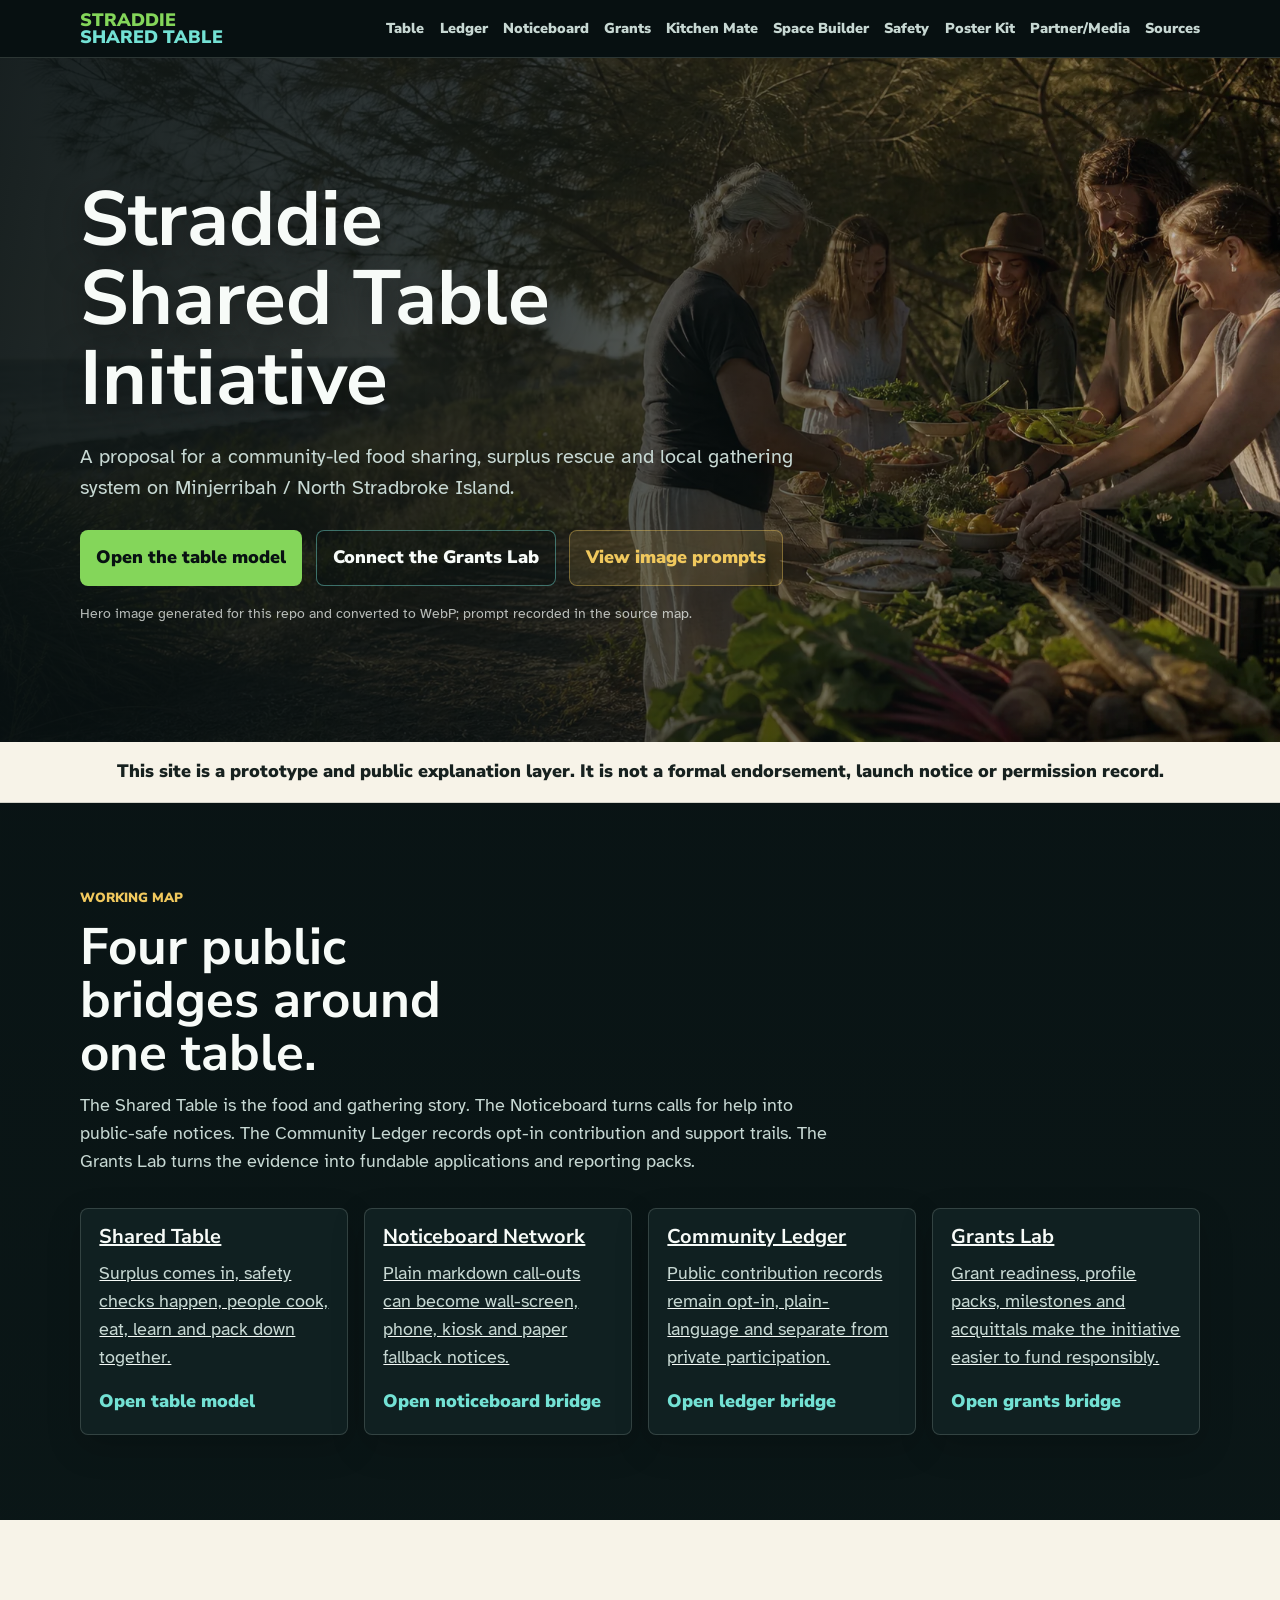
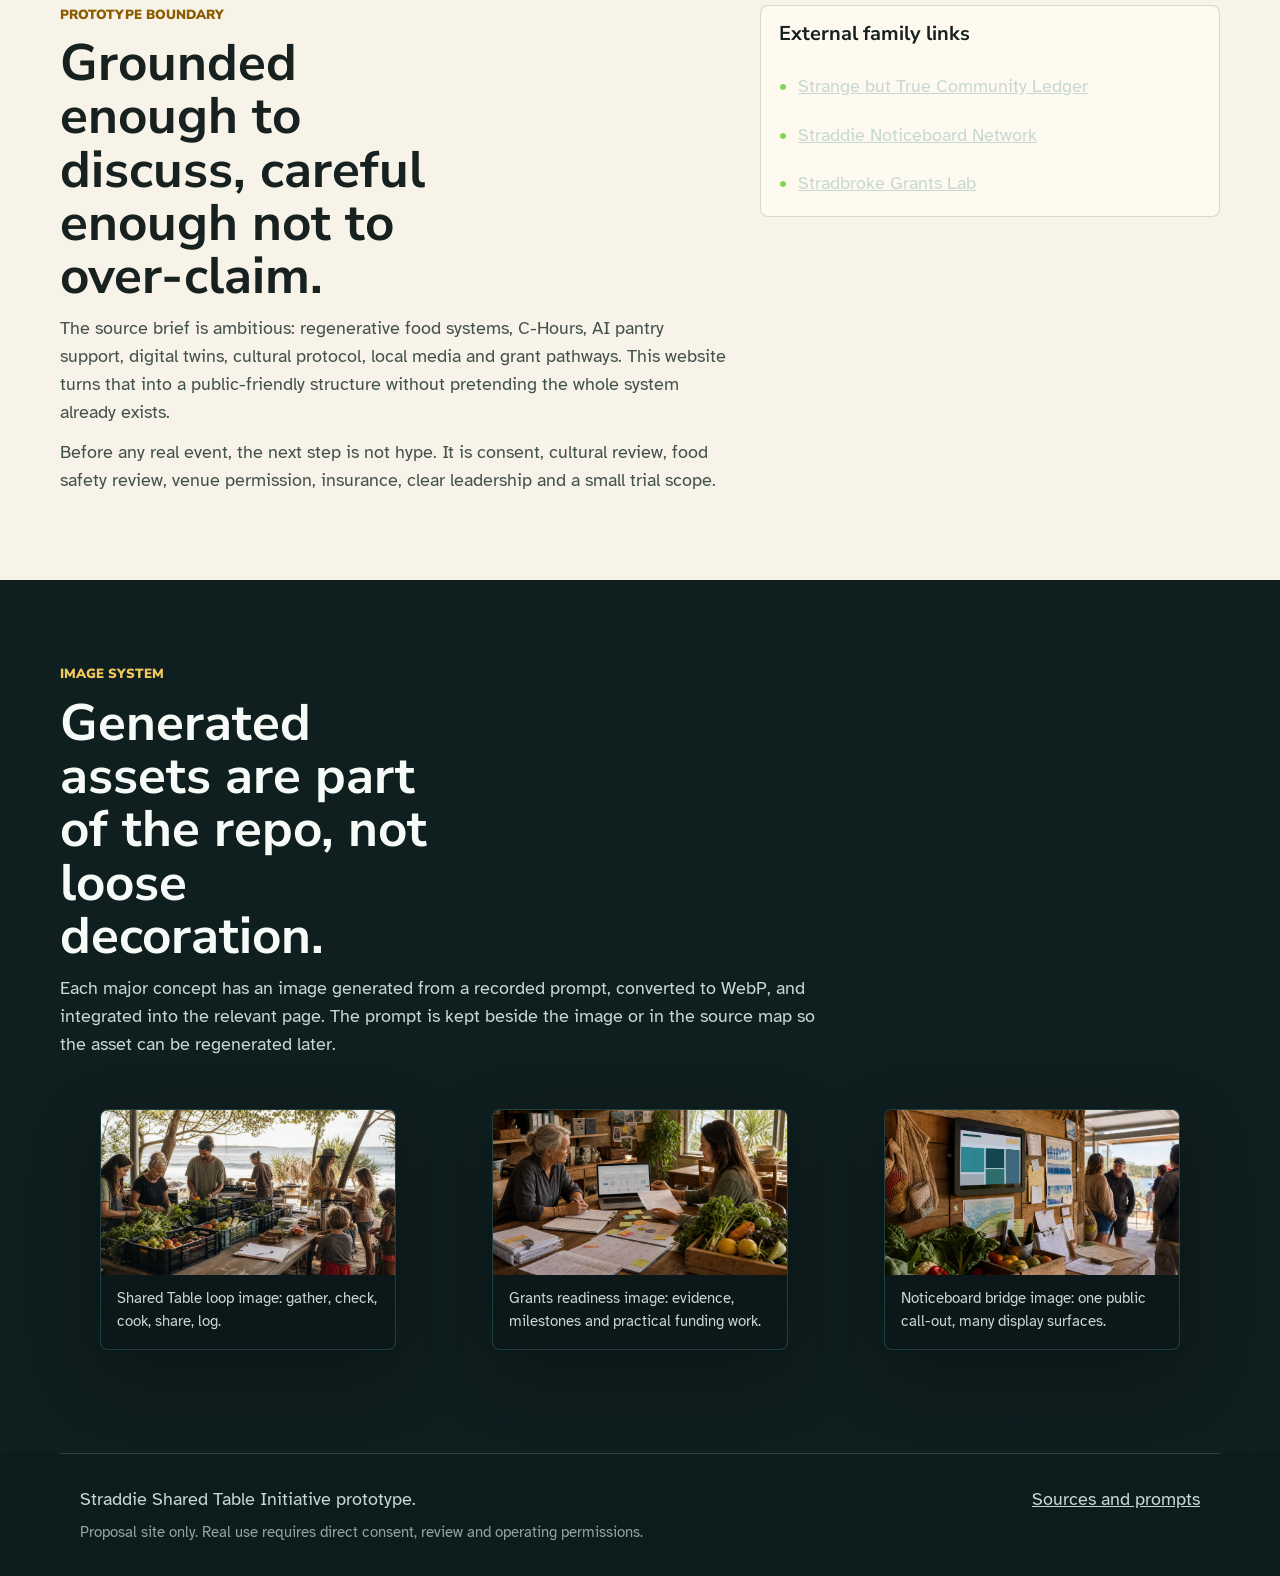
==== index.html @ bb8cfbe2 "Initial Shared Table Initiative site" ====
<!doctype html>
<html lang="en-AU">
  <head>
    <meta charset="utf-8">
    <meta name="viewport" content="width=device-width, initial-scale=1">
    <meta name="description" content="A standalone proposal website for the Straddie Shared Table Initiative, linking local food sharing, public notices, contribution records and grant readiness.">
    <title>Straddie Shared Table Initiative</title>
    <link rel="preconnect" href="https://fonts.googleapis.com">
    <link rel="preconnect" href="https://fonts.gstatic.com" crossorigin>
    <link href="https://fonts.googleapis.com/css2?family=Atkinson+Hyperlegible:wght@400;700&family=Nunito+Sans:wght@700;800;900&display=swap" rel="stylesheet">
    <link rel="stylesheet" href="styles.css">
  </head>
  <body>
    <a class="skip-link" href="#main">Skip to content</a>
    <header class="site-header">
      <nav class="nav" aria-label="Main navigation">
        <a class="brand-mark" href="index.html" aria-label="Straddie Shared Table home"><span>Straddie</span><span>Shared Table</span></a>
        <button class="nav-toggle" type="button" aria-label="Open menu" aria-expanded="false"><span></span><span></span><span></span></button>
        <div class="nav-links">
          <a href="table.html">Table</a>
          <a href="ledger.html">Ledger</a>
          <a href="noticeboard.html">Noticeboard</a>
          <a href="grants.html">Grants</a>
          <a href="kitchen-mate.html">Kitchen Mate</a>
          <a href="sovereign-space-builder.html">Space Builder</a>
          <a href="safety.html">Safety</a>
          <a href="poster-kit.html">Poster Kit</a>
          <a href="partner-media.html">Partner/Media</a>
          <a href="source-map.html">Sources</a>
        </div>
      </nav>
    </header>
    <main id="main">
      <section class="hero" aria-labelledby="hero-title">
        <div class="hero-inner">
          <div class="hero-copy">
            <h1 id="hero-title">Straddie Shared Table Initiative</h1>
            <p class="hero-lede">A proposal for a community-led food sharing, surplus rescue and local gathering system on Minjerribah / North Stradbroke Island.</p>
            <div class="hero-actions">
              <a class="button primary" href="table.html">Open the table model</a>
              <a class="button secondary" href="grants.html">Connect the Grants Lab</a>
              <a class="button tertiary" href="source-map.html">View image prompts</a>
            </div>
            <p class="hero-credit">Hero image generated for this repo and converted to WebP; prompt recorded in the source map.</p>
          </div>
        </div>
      </section>
      <section class="intro-band">
        This site is a prototype and public explanation layer. It is not a formal endorsement, launch notice or permission record.
      </section>
      <section class="section" aria-labelledby="map-title">
        <div class="section-heading">
          <p class="section-label">Working map</p>
          <h2 id="map-title">Four public bridges around one table.</h2>
          <p>The Shared Table is the food and gathering story. The Noticeboard turns calls for help into public-safe notices. The Community Ledger records opt-in contribution and support trails. The Grants Lab turns the evidence into fundable applications and reporting packs.</p>
        </div>
        <div class="grid four">
          <a class="card" href="table.html"><h3>Shared Table</h3><p>Surplus comes in, safety checks happen, people cook, eat, learn and pack down together.</p><span class="card-link">Open table model</span></a>
          <a class="card" href="noticeboard.html"><h3>Noticeboard Network</h3><p>Plain markdown call-outs can become wall-screen, phone, kiosk and paper fallback notices.</p><span class="card-link">Open noticeboard bridge</span></a>
          <a class="card" href="ledger.html"><h3>Community Ledger</h3><p>Public contribution records remain opt-in, plain-language and separate from private participation.</p><span class="card-link">Open ledger bridge</span></a>
          <a class="card" href="grants.html"><h3>Grants Lab</h3><p>Grant readiness, profile packs, milestones and acquittals make the initiative easier to fund responsibly.</p><span class="card-link">Open grants bridge</span></a>
        </div>
      </section>
      <section class="section paper-section" aria-labelledby="prototype-title">
        <div class="split">
          <div>
            <p class="section-label">Prototype boundary</p>
            <h2 id="prototype-title">Grounded enough to discuss, careful enough not to over-claim.</h2>
            <p class="page-copy">The source brief is ambitious: regenerative food systems, C-Hours, AI pantry support, digital twins, cultural protocol, local media and grant pathways. This website turns that into a public-friendly structure without pretending the whole system already exists.</p>
            <p class="page-copy">Before any real event, the next step is not hype. It is consent, cultural review, food safety review, venue permission, insurance, clear leadership and a small trial scope.</p>
          </div>
          <aside class="source-panel">
            <h3>External family links</h3>
            <ul class="bridge-list">
              <li><a href="https://auraofintelligence.github.io/strange-but-true/community-ledger.html">Strange but True Community Ledger</a></li>
              <li><a href="https://auraofintelligence.github.io/straddie-noticeboard-network/index.html">Straddie Noticeboard Network</a></li>
              <li><a href="https://auraofintelligence.github.io/stradbroke-grants-lab/index.html">Stradbroke Grants Lab</a></li>
            </ul>
          </aside>
        </div>
      </section>
      <section class="section dark-band" aria-labelledby="assets-title">
        <div class="section-heading">
          <p class="section-label">Image system</p>
          <h2 id="assets-title">Generated assets are part of the repo, not loose decoration.</h2>
          <p>Each major concept has an image generated from a recorded prompt, converted to WebP, and integrated into the relevant page. The prompt is kept beside the image or in the source map so the asset can be regenerated later.</p>
        </div>
        <div class="grid three">
          <figure class="image-panel">
            <img src="assets/shared-table-loop.webp" alt="Community members sorting safe surplus produce at an outdoor shared table.">
            <figcaption>Shared Table loop image: gather, check, cook, share, log.</figcaption>
          </figure>
          <figure class="image-panel">
            <img src="assets/grants-readiness.webp" alt="Community grants planning table with paperwork, produce and a laptop.">
            <figcaption>Grants readiness image: evidence, milestones and practical funding work.</figcaption>
          </figure>
          <figure class="image-panel">
            <img src="assets/noticeboard-bridge.webp" alt="Public screen and paper notices in a community setting.">
            <figcaption>Noticeboard bridge image: one public call-out, many display surfaces.</figcaption>
          </figure>
        </div>
      </section>
    </main>
    <footer class="site-footer">
      <div>
        <p>Straddie Shared Table Initiative prototype.</p>
        <p class="footer-note">Proposal site only. Real use requires direct consent, review and operating permissions.</p>
      </div>
      <a href="source-map.html">Sources and prompts</a>
    </footer>
    <button class="top-button" type="button" data-to-top aria-label="Back to top">Top</button>
    <script src="script.js"></script>
  </body>
</html>
---- styles.css ----
:root {
  --ink: #081112;
  --deep: #102021;
  --panel: rgba(18, 34, 35, 0.92);
  --panel-strong: #172e2f;
  --paper: #f7f3e8;
  --paper-2: #fffaf0;
  --text: #f7fbf8;
  --text-dark: #17211f;
  --soft: #c7d8d3;
  --muted: #8fa6a0;
  --line: rgba(232, 244, 237, 0.16);
  --line-dark: rgba(23, 33, 31, 0.16);
  --leaf: #84d65a;
  --aqua: #73e1d4;
  --gold: #f0c85d;
  --coral: #ff8b73;
  --berry: #b986ff;
  --shadow: 0 24px 72px rgba(0, 0, 0, 0.3);
  --heading: "Nunito Sans", "Avenir Next", Arial, sans-serif;
  --body: "Atkinson Hyperlegible", Arial, sans-serif;
  --max-width: 1160px;
}

* {
  box-sizing: border-box;
}

html {
  background: var(--ink);
  scroll-behavior: smooth;
}

body {
  background:
    linear-gradient(180deg, rgba(8, 17, 18, 0.98), rgba(13, 28, 28, 0.98)),
    linear-gradient(90deg, rgba(115, 225, 212, 0.055) 1px, transparent 1px),
    linear-gradient(0deg, rgba(132, 214, 90, 0.04) 1px, transparent 1px);
  background-size: auto, 96px 96px, 96px 96px;
  color: var(--text);
  font-family: var(--body);
  font-size: 18px;
  line-height: 1.55;
  margin: 0;
  min-height: 100vh;
  overflow-x: hidden;
}

main {
  overflow-x: hidden;
}

img {
  display: block;
  height: auto;
  max-width: 100%;
}

a {
  color: inherit;
}

p,
li {
  overflow-wrap: anywhere;
}

p,
h1,
h2,
h3 {
  margin: 0;
}

h1,
h2,
h3 {
  font-family: var(--heading);
  letter-spacing: 0;
  line-height: 1.04;
}

h1 {
  font-size: 4.8rem;
  max-width: 12ch;
}

h2 {
  font-size: 3.2rem;
  max-width: 13ch;
}

h3 {
  font-size: 1.25rem;
}

code {
  background: rgba(8, 17, 18, 0.62);
  border: 1px solid rgba(232, 244, 237, 0.14);
  border-radius: 6px;
  color: var(--gold);
  font-size: 0.95em;
  padding: 0.08rem 0.28rem;
}

.skip-link {
  background: var(--gold);
  color: var(--ink);
  left: 1rem;
  padding: 0.65rem 0.85rem;
  position: absolute;
  top: -5rem;
  z-index: 50;
}

.skip-link:focus {
  top: 1rem;
}

.site-header {
  background: rgba(8, 17, 18, 0.92);
  border-bottom: 1px solid var(--line);
  position: sticky;
  top: 0;
  z-index: 20;
}

.nav {
  align-items: center;
  display: flex;
  gap: 1rem;
  justify-content: space-between;
  margin: 0 auto;
  max-width: var(--max-width);
  min-width: 0;
  padding: 0.78rem 1.25rem;
  position: relative;
}

.brand-mark {
  color: var(--text);
  display: grid;
  font-family: var(--heading);
  font-weight: 900;
  line-height: 0.9;
  min-width: 0;
  text-decoration: none;
  text-transform: uppercase;
}

.brand-mark span:first-child {
  color: var(--leaf);
}

.brand-mark span:last-child {
  color: var(--aqua);
}

.nav-links {
  align-items: center;
  display: flex;
  flex-wrap: wrap;
  gap: 0.55rem 0.95rem;
  justify-content: flex-end;
}

.nav-links a {
  color: var(--soft);
  font-family: var(--heading);
  font-size: 0.9rem;
  font-weight: 900;
  text-decoration: none;
  white-space: nowrap;
}

.nav-links a:hover,
.nav-links a:focus,
.nav-links a[aria-current="page"] {
  color: var(--aqua);
}

.nav-toggle {
  align-items: center;
  background: rgba(115, 225, 212, 0.08);
  border: 1px solid rgba(115, 225, 212, 0.78);
  border-radius: 8px;
  display: none;
  flex: 0 0 auto;
  flex-direction: column;
  gap: 0.22rem;
  height: 2.7rem;
  justify-content: center;
  width: 2.9rem;
}

.nav-toggle span {
  background: var(--aqua);
  display: block;
  height: 2px;
  width: 1.35rem;
}

.hero {
  background:
    linear-gradient(90deg, rgba(8, 17, 18, 0.92) 0%, rgba(8, 17, 18, 0.78) 42%, rgba(8, 17, 18, 0.18) 100%),
    url("assets/shared-table-hero.webp") center / cover no-repeat;
  display: flex;
  min-height: 76svh;
}

.hero-inner,
.section,
.site-footer,
.page-hero {
  margin: 0 auto;
  max-width: var(--max-width);
  padding-left: 1.25rem;
  padding-right: 1.25rem;
  width: 100%;
}

.hero-inner {
  align-items: center;
  display: flex;
  padding-bottom: 3.8rem;
  padding-top: 4rem;
}

.hero-copy {
  max-width: 720px;
}

.hero-copy h1 {
  text-shadow: 0 10px 36px rgba(0, 0, 0, 0.55);
}

.hero-lede {
  color: var(--soft);
  font-size: 1.28rem;
  margin-top: 1.35rem;
  max-width: 46rem;
}

.hero-actions,
.button-row,
.external-links {
  display: flex;
  flex-wrap: wrap;
  gap: 0.85rem;
  margin-top: 1.6rem;
}

.hero-credit {
  color: rgba(247, 251, 248, 0.72);
  font-size: 0.9rem;
  margin-top: 1rem;
}

.button {
  align-items: center;
  border-radius: 8px;
  display: inline-flex;
  font-family: var(--heading);
  font-weight: 900;
  justify-content: center;
  min-height: 3rem;
  min-width: 10rem;
  padding: 0.82rem 1rem;
  text-decoration: none;
}

.button.primary {
  background: var(--leaf);
  color: var(--ink);
}

.button.secondary {
  background: rgba(8, 17, 18, 0.32);
  border: 1px solid rgba(115, 225, 212, 0.45);
  color: var(--text);
}

.button.tertiary {
  background: rgba(240, 200, 93, 0.12);
  border: 1px solid rgba(240, 200, 93, 0.38);
  color: var(--gold);
}

.intro-band {
  background: var(--paper);
  border-bottom: 1px solid var(--line-dark);
  color: var(--text-dark);
  font-family: var(--heading);
  font-weight: 900;
  padding: 1rem 1.25rem;
  text-align: center;
}

.section,
.page-hero {
  padding-bottom: 5.3rem;
  padding-top: 5.3rem;
}

.page-hero {
  padding-bottom: 3rem;
}

.page-hero h1 {
  max-width: 13ch;
}

.page-hero .hero-lede {
  max-width: 760px;
}

.section-heading {
  max-width: 760px;
}

.section-heading p:not(.section-label),
.page-copy,
.card p,
.step-card p,
.notice-card p,
.source-panel p,
.source-panel li {
  color: var(--soft);
  margin-top: 0.75rem;
}

.section-label {
  color: var(--gold);
  font-family: var(--heading);
  font-size: 0.83rem;
  font-weight: 900;
  letter-spacing: 0;
  margin-bottom: 0.75rem;
  text-transform: uppercase;
}

.paper-section {
  background: var(--paper);
  color: var(--text-dark);
  max-width: none;
  padding-left: max(1.25rem, calc((100vw - var(--max-width)) / 2));
  padding-right: max(1.25rem, calc((100vw - var(--max-width)) / 2));
}

.paper-section .section-heading p:not(.section-label),
.paper-section .page-copy,
.paper-section .card p,
.paper-section .step-card p {
  color: #43514d;
}

.paper-section .section-label {
  color: #8d5b00;
}

.dark-band {
  background: rgba(16, 32, 33, 0.76);
  max-width: none;
  padding-left: max(1.25rem, calc((100vw - var(--max-width)) / 2));
  padding-right: max(1.25rem, calc((100vw - var(--max-width)) / 2));
}

.grid {
  display: grid;
  gap: 1rem;
  margin-top: 2rem;
}

.grid.two {
  grid-template-columns: repeat(2, minmax(0, 1fr));
}

.grid.three {
  grid-template-columns: repeat(3, minmax(0, 1fr));
}

.grid.four {
  grid-template-columns: repeat(4, minmax(0, 1fr));
}

.card,
.step-card,
.notice-card,
.source-panel,
.planner-panel {
  background: var(--panel);
  border: 1px solid var(--line);
  border-radius: 8px;
  box-shadow: 0 12px 34px rgba(0, 0, 0, 0.18);
  min-width: 0;
  padding: 1.15rem;
}

.paper-section .card,
.paper-section .step-card,
.paper-section .source-panel {
  background: var(--paper-2);
  border-color: var(--line-dark);
  box-shadow: none;
}

.card h3,
.step-card h3,
.notice-card h3,
.source-panel h3 {
  color: var(--text);
}

.paper-section .card h3,
.paper-section .step-card h3,
.paper-section .source-panel h3 {
  color: var(--text-dark);
}

.card-link {
  color: var(--aqua);
  display: inline-flex;
  font-family: var(--heading);
  font-weight: 900;
  margin-top: 1rem;
}

.image-panel {
  background: rgba(8, 17, 18, 0.5);
  border: 1px solid rgba(115, 225, 212, 0.2);
  border-radius: 8px;
  box-shadow: var(--shadow);
  overflow: hidden;
}

.image-panel img {
  aspect-ratio: 16 / 9;
  object-fit: cover;
  width: 100%;
}

.image-panel figcaption {
  color: var(--soft);
  font-size: 0.92rem;
  padding: 0.75rem 1rem 1rem;
}

.prompt-box,
.callout {
  background: rgba(8, 17, 18, 0.46);
  border: 1px solid rgba(240, 200, 93, 0.28);
  border-radius: 8px;
  margin-top: 1rem;
  padding: 1rem;
}

.paper-section .prompt-box,
.paper-section .callout {
  background: rgba(255, 250, 240, 0.75);
  border-color: rgba(23, 33, 31, 0.16);
}

.prompt-box summary {
  color: var(--gold);
  cursor: pointer;
  font-family: var(--heading);
  font-weight: 900;
}

.paper-section .prompt-box summary {
  color: #8d5b00;
}

.prompt-box p,
.callout p {
  color: var(--soft);
  margin-top: 0.65rem;
}

.paper-section .prompt-box p,
.paper-section .callout p {
  color: #43514d;
}

.prompt-text {
  font-size: 0.92rem;
}

.paper-section .card-link {
  color: #007966;
}

.number {
  align-items: center;
  background: rgba(132, 214, 90, 0.14);
  border: 1px solid rgba(132, 214, 90, 0.28);
  border-radius: 999px;
  color: var(--leaf);
  display: inline-flex;
  font-family: var(--heading);
  font-weight: 900;
  height: 2.1rem;
  justify-content: center;
  margin-bottom: 0.8rem;
  min-width: 2.1rem;
  padding: 0 0.58rem;
}

.paper-section .number {
  background: rgba(0, 121, 102, 0.1);
  border-color: rgba(0, 121, 102, 0.18);
  color: #007966;
}

.split {
  align-items: start;
  display: grid;
  gap: 2rem;
  grid-template-columns: minmax(0, 0.9fr) minmax(280px, 0.62fr);
}

.bridge-panel {
  background:
    linear-gradient(135deg, rgba(23, 46, 47, 0.96), rgba(8, 17, 18, 0.96));
  border: 1px solid rgba(115, 225, 212, 0.24);
  border-radius: 8px;
  padding: 1.25rem;
}

.bridge-panel h3 {
  color: var(--gold);
}

.flow-line {
  display: grid;
  gap: 0.75rem;
  grid-template-columns: repeat(5, minmax(0, 1fr));
  margin-top: 2rem;
}

.flow-line div {
  background: rgba(8, 17, 18, 0.5);
  border: 1px solid rgba(232, 244, 237, 0.12);
  border-radius: 8px;
  min-height: 8rem;
  padding: 1rem;
}

.flow-line strong {
  color: var(--gold);
  display: block;
  font-family: var(--heading);
  margin-bottom: 0.45rem;
}

.flow-line span {
  color: var(--soft);
  font-size: 0.92rem;
}

.bridge-list {
  color: var(--soft);
  display: grid;
  gap: 0.55rem;
  margin: 1rem 0 0;
  padding-left: 1.2rem;
}

.bridge-list li::marker,
.check-list li::marker {
  color: var(--leaf);
}

.check-list {
  color: var(--soft);
  display: grid;
  gap: 0.55rem;
  margin: 1rem 0 0;
  padding-left: 1.2rem;
}

.mini-ledger {
  display: grid;
  gap: 0.7rem;
  margin-top: 1.25rem;
}

.mini-ledger div {
  align-items: start;
  background: rgba(8, 17, 18, 0.48);
  border: 1px solid rgba(232, 244, 237, 0.12);
  border-radius: 8px;
  display: grid;
  gap: 0.4rem;
  grid-template-columns: minmax(0, 1fr) auto;
  padding: 0.85rem;
}

.mini-ledger strong {
  color: var(--text);
  font-family: var(--heading);
}

.mini-ledger span {
  color: var(--gold);
  font-family: var(--heading);
  font-size: 0.9rem;
  font-weight: 900;
}

.planner-grid {
  align-items: start;
  display: grid;
  gap: 1rem;
  grid-template-columns: minmax(0, 0.9fr) minmax(280px, 0.7fr);
  margin-top: 2rem;
}

.control-grid {
  display: grid;
  gap: 0.8rem;
}

.control-grid label {
  color: var(--soft);
  display: grid;
  gap: 0.35rem;
  font-size: 0.94rem;
}

select,
input,
textarea {
  background: rgba(8, 17, 18, 0.72);
  border: 1px solid rgba(115, 225, 212, 0.24);
  border-radius: 8px;
  color: var(--text);
  font: inherit;
  min-height: 2.8rem;
  padding: 0.7rem 0.78rem;
  width: 100%;
}

textarea {
  min-height: 8rem;
  resize: vertical;
}

.output-card {
  background: rgba(8, 17, 18, 0.52);
  border: 1px solid rgba(240, 200, 93, 0.26);
  border-radius: 8px;
  min-height: 18rem;
  padding: 1rem;
}

.output-card h3 {
  color: var(--gold);
}

.output-card p,
.output-card li {
  color: var(--soft);
}

.output-card ul {
  display: grid;
  gap: 0.42rem;
  margin: 0.85rem 0 0;
  padding-left: 1.15rem;
}

.notice-preview {
  background: rgba(8, 17, 18, 0.52);
  border: 1px solid rgba(115, 225, 212, 0.22);
  border-radius: 8px;
  color: var(--soft);
  font-family: Consolas, "Courier New", monospace;
  font-size: 0.88rem;
  margin-top: 1rem;
  overflow-x: auto;
  padding: 1rem;
  white-space: pre-wrap;
}

.warning {
  border-left: 5px solid var(--coral);
}

.ok {
  border-left: 5px solid var(--leaf);
}

.neutral {
  border-left: 5px solid var(--aqua);
}

.tag-row {
  display: flex;
  flex-wrap: wrap;
  gap: 0.45rem;
  margin-top: 0.9rem;
}

.tag-row span {
  background: rgba(115, 225, 212, 0.1);
  border: 1px solid rgba(115, 225, 212, 0.2);
  border-radius: 999px;
  color: var(--soft);
  display: inline-flex;
  font-size: 0.78rem;
  padding: 0.22rem 0.5rem;
}

.site-footer {
  align-items: start;
  border-top: 1px solid var(--line);
  color: var(--soft);
  display: flex;
  gap: 1rem;
  justify-content: space-between;
  padding-bottom: 2rem;
  padding-top: 2rem;
}

.footer-note {
  color: var(--muted);
  font-size: 0.92rem;
  margin-top: 0.45rem;
  max-width: 760px;
}

.top-button {
  background: var(--leaf);
  border: 0;
  border-radius: 999px;
  bottom: 1.1rem;
  box-shadow: 0 14px 34px rgba(0, 0, 0, 0.36);
  color: var(--ink);
  cursor: pointer;
  font-family: var(--heading);
  font-weight: 900;
  opacity: 0;
  padding: 0.8rem 0.95rem;
  pointer-events: none;
  position: fixed;
  right: 1.1rem;
  transform: translateY(0.7rem);
  transition: opacity 0.18s ease, transform 0.18s ease;
  z-index: 30;
}

.top-button.is-visible {
  opacity: 1;
  pointer-events: auto;
  transform: translateY(0);
}

@media (max-width: 980px) {
  body {
    font-size: 16px;
  }

  h1 {
    font-size: 3.3rem;
  }

  h2 {
    font-size: 2.45rem;
  }

  .nav-toggle {
    display: inline-flex;
  }

  .nav-links {
    background: var(--ink);
    border: 1px solid var(--line);
    border-radius: 8px;
    display: none;
    padding: 0.75rem;
    position: absolute;
    right: 1rem;
    top: 4.2rem;
    width: min(20rem, calc(100vw - 2rem));
  }

  .nav-links.is-open {
    display: grid;
  }

  .nav-links a {
    min-height: 2.25rem;
    white-space: normal;
  }

  .grid.three,
  .grid.four {
    grid-template-columns: repeat(2, minmax(0, 1fr));
  }

  .flow-line {
    grid-template-columns: repeat(2, minmax(0, 1fr));
  }

  .split,
  .planner-grid {
    grid-template-columns: 1fr;
  }
}

@media (max-width: 640px) {
  h1 {
    font-size: 2.55rem;
  }

  h2 {
    font-size: 2rem;
  }

  .hero {
    background:
      linear-gradient(180deg, rgba(8, 17, 18, 0.88), rgba(8, 17, 18, 0.7)),
      url("assets/shared-table-hero.webp") center / cover no-repeat;
    min-height: 72svh;
  }

  .hero-inner,
  .section,
  .site-footer,
  .page-hero {
    padding-left: 1rem;
    padding-right: 1rem;
  }

  .hero-lede {
    font-size: 1.08rem;
  }

  .grid.two,
  .grid.three,
  .grid.four,
  .flow-line {
    grid-template-columns: 1fr;
  }

  .button {
    width: 100%;
  }

  .mini-ledger div {
    grid-template-columns: 1fr;
  }

  .site-footer {
    flex-direction: column;
  }
}
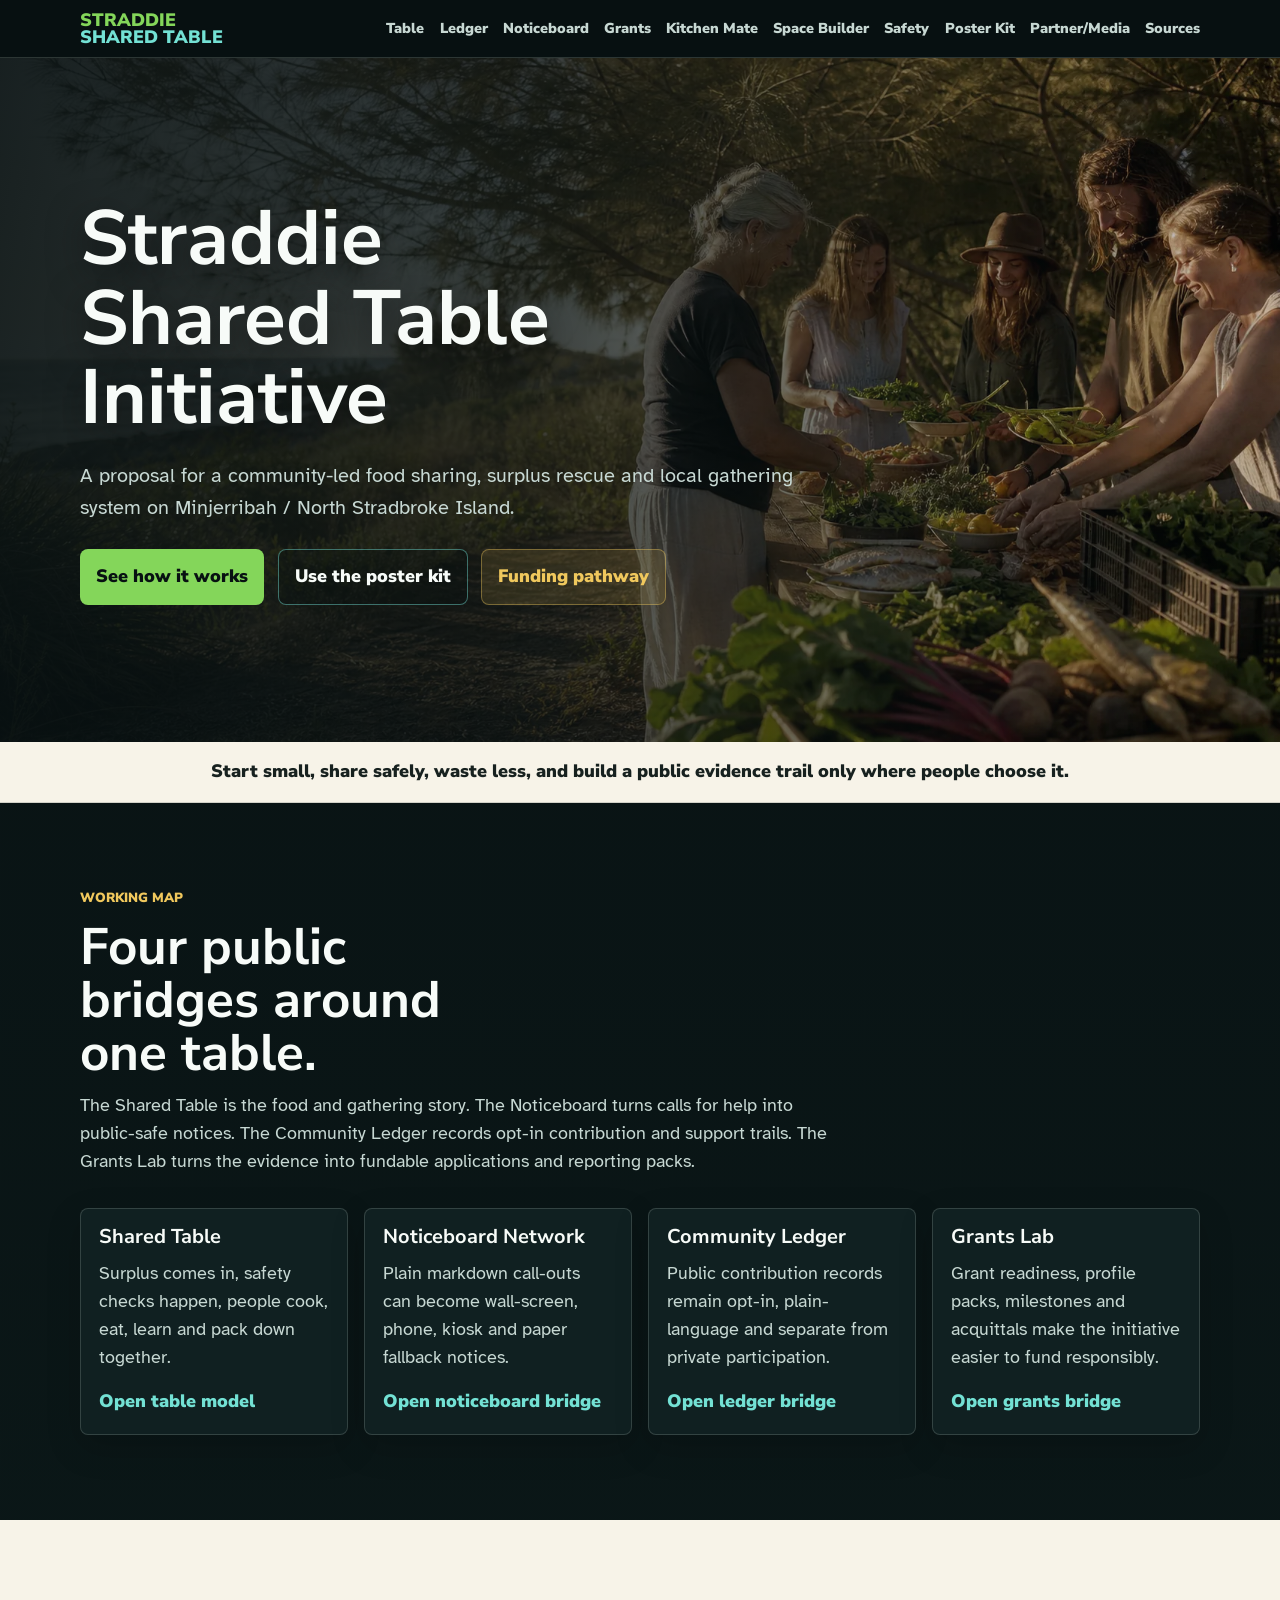
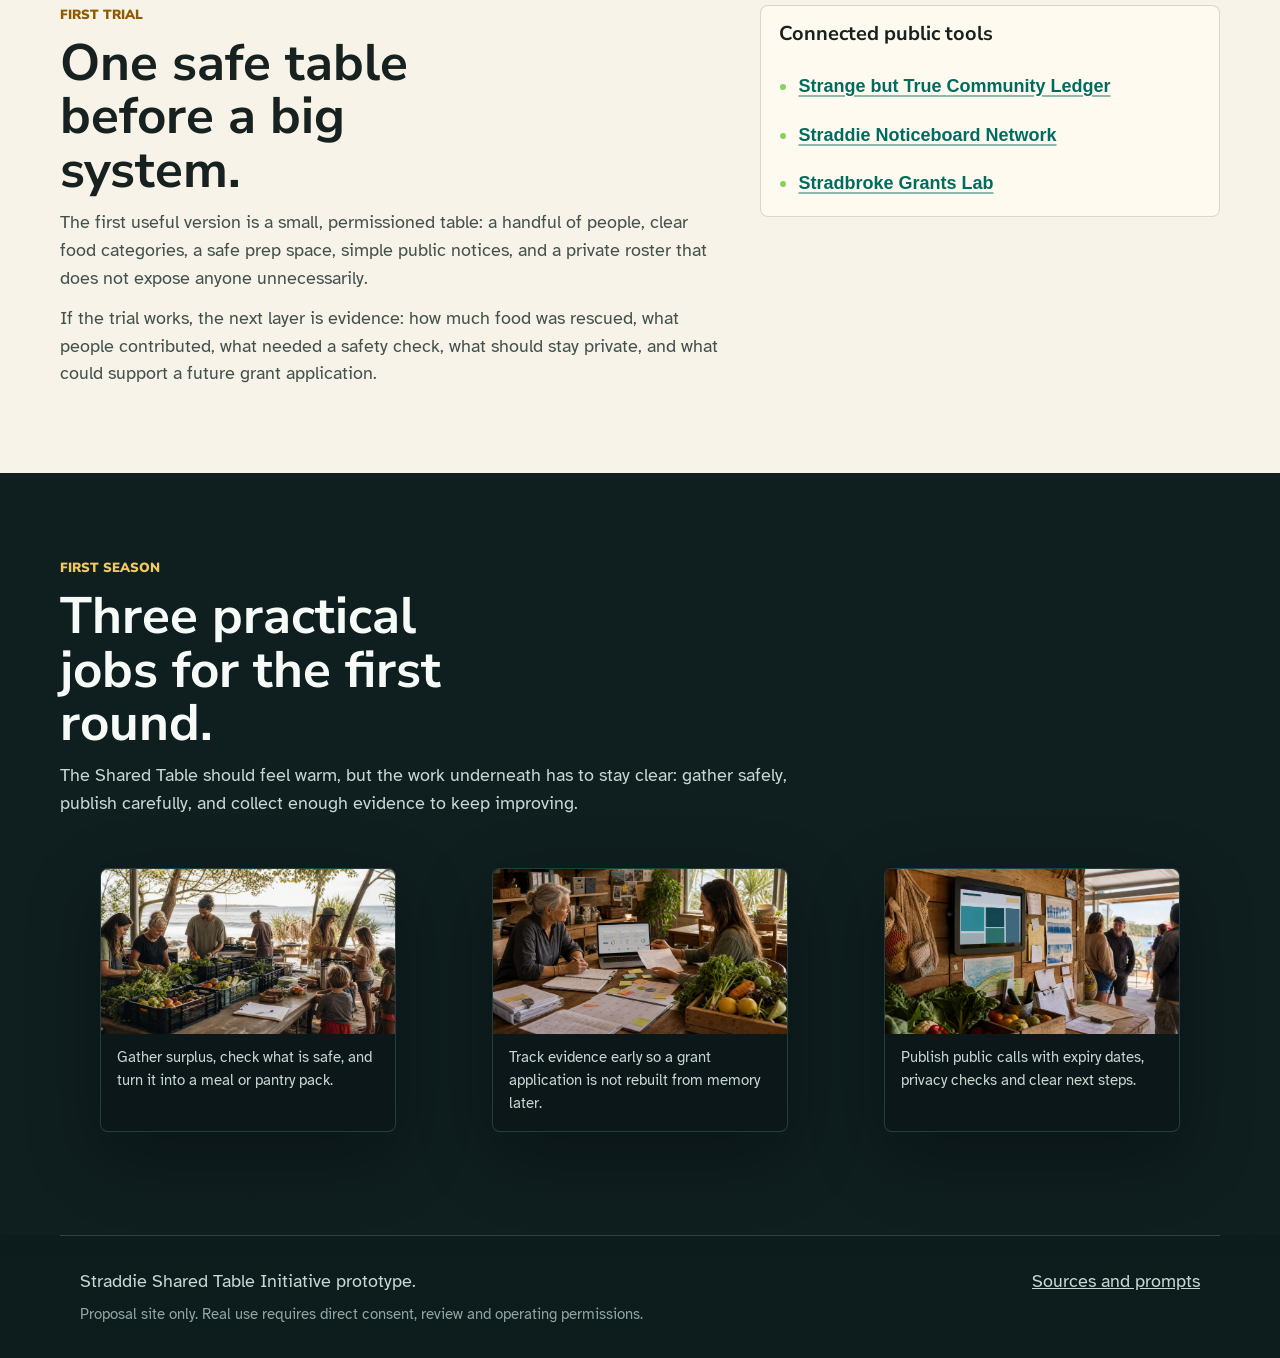
==== commit 3d66ec32: "Fix homepage copy and card link styling" ====
--- a/index.html
+++ b/index.html
@@ -37,16 +37,15 @@
             <h1 id="hero-title">Straddie Shared Table Initiative</h1>
             <p class="hero-lede">A proposal for a community-led food sharing, surplus rescue and local gathering system on Minjerribah / North Stradbroke Island.</p>
             <div class="hero-actions">
-              <a class="button primary" href="table.html">Open the table model</a>
-              <a class="button secondary" href="grants.html">Connect the Grants Lab</a>
-              <a class="button tertiary" href="source-map.html">View image prompts</a>
+              <a class="button primary" href="table.html">See how it works</a>
+              <a class="button secondary" href="poster-kit.html">Use the poster kit</a>
+              <a class="button tertiary" href="grants.html">Funding pathway</a>
             </div>
-            <p class="hero-credit">Hero image generated for this repo and converted to WebP; prompt recorded in the source map.</p>
           </div>
         </div>
       </section>
       <section class="intro-band">
-        This site is a prototype and public explanation layer. It is not a formal endorsement, launch notice or permission record.
+        Start small, share safely, waste less, and build a public evidence trail only where people choose it.
       </section>
       <section class="section" aria-labelledby="map-title">
         <div class="section-heading">
@@ -64,13 +63,13 @@
       <section class="section paper-section" aria-labelledby="prototype-title">
         <div class="split">
           <div>
-            <p class="section-label">Prototype boundary</p>
-            <h2 id="prototype-title">Grounded enough to discuss, careful enough not to over-claim.</h2>
-            <p class="page-copy">The source brief is ambitious: regenerative food systems, C-Hours, AI pantry support, digital twins, cultural protocol, local media and grant pathways. This website turns that into a public-friendly structure without pretending the whole system already exists.</p>
-            <p class="page-copy">Before any real event, the next step is not hype. It is consent, cultural review, food safety review, venue permission, insurance, clear leadership and a small trial scope.</p>
+            <p class="section-label">First trial</p>
+            <h2 id="prototype-title">One safe table before a big system.</h2>
+            <p class="page-copy">The first useful version is a small, permissioned table: a handful of people, clear food categories, a safe prep space, simple public notices, and a private roster that does not expose anyone unnecessarily.</p>
+            <p class="page-copy">If the trial works, the next layer is evidence: how much food was rescued, what people contributed, what needed a safety check, what should stay private, and what could support a future grant application.</p>
           </div>
           <aside class="source-panel">
-            <h3>External family links</h3>
+            <h3>Connected public tools</h3>
             <ul class="bridge-list">
               <li><a href="https://auraofintelligence.github.io/strange-but-true/community-ledger.html">Strange but True Community Ledger</a></li>
               <li><a href="https://auraofintelligence.github.io/straddie-noticeboard-network/index.html">Straddie Noticeboard Network</a></li>
@@ -79,24 +78,24 @@
           </aside>
         </div>
       </section>
-      <section class="section dark-band" aria-labelledby="assets-title">
+      <section class="section dark-band" aria-labelledby="season-title">
         <div class="section-heading">
-          <p class="section-label">Image system</p>
-          <h2 id="assets-title">Generated assets are part of the repo, not loose decoration.</h2>
-          <p>Each major concept has an image generated from a recorded prompt, converted to WebP, and integrated into the relevant page. The prompt is kept beside the image or in the source map so the asset can be regenerated later.</p>
+          <p class="section-label">First season</p>
+          <h2 id="season-title">Three practical jobs for the first round.</h2>
+          <p>The Shared Table should feel warm, but the work underneath has to stay clear: gather safely, publish carefully, and collect enough evidence to keep improving.</p>
         </div>
         <div class="grid three">
           <figure class="image-panel">
             <img src="assets/shared-table-loop.webp" alt="Community members sorting safe surplus produce at an outdoor shared table.">
-            <figcaption>Shared Table loop image: gather, check, cook, share, log.</figcaption>
+            <figcaption>Gather surplus, check what is safe, and turn it into a meal or pantry pack.</figcaption>
           </figure>
           <figure class="image-panel">
             <img src="assets/grants-readiness.webp" alt="Community grants planning table with paperwork, produce and a laptop.">
-            <figcaption>Grants readiness image: evidence, milestones and practical funding work.</figcaption>
+            <figcaption>Track evidence early so a grant application is not rebuilt from memory later.</figcaption>
           </figure>
           <figure class="image-panel">
             <img src="assets/noticeboard-bridge.webp" alt="Public screen and paper notices in a community setting.">
-            <figcaption>Noticeboard bridge image: one public call-out, many display surfaces.</figcaption>
+            <figcaption>Publish public calls with expiry dates, privacy checks and clear next steps.</figcaption>
           </figure>
         </div>
       </section>
--- a/styles.css
+++ b/styles.css
@@ -396,6 +396,18 @@
   padding: 1.15rem;
 }
 
+a.card {
+  color: inherit;
+  display: block;
+  text-decoration: none;
+}
+
+a.card:hover,
+a.card:focus {
+  border-color: rgba(115, 225, 212, 0.48);
+  outline: none;
+}
+
 .paper-section .card,
 .paper-section .step-card,
 .paper-section .source-panel {
@@ -423,6 +435,14 @@
   font-family: var(--heading);
   font-weight: 900;
   margin-top: 1rem;
+  text-decoration: none;
+}
+
+a.card:hover .card-link,
+a.card:focus .card-link {
+  text-decoration: underline;
+  text-decoration-thickness: 2px;
+  text-underline-offset: 0.18em;
 }
 
 .image-panel {
@@ -488,6 +508,18 @@
 
 .paper-section .card-link {
   color: #007966;
+}
+
+.paper-section .source-panel li {
+  color: #43514d;
+}
+
+.paper-section .source-panel a {
+  color: #006c60;
+  font-weight: 900;
+  text-decoration-color: rgba(0, 108, 96, 0.45);
+  text-decoration-thickness: 2px;
+  text-underline-offset: 0.16em;
 }
 
 .number {
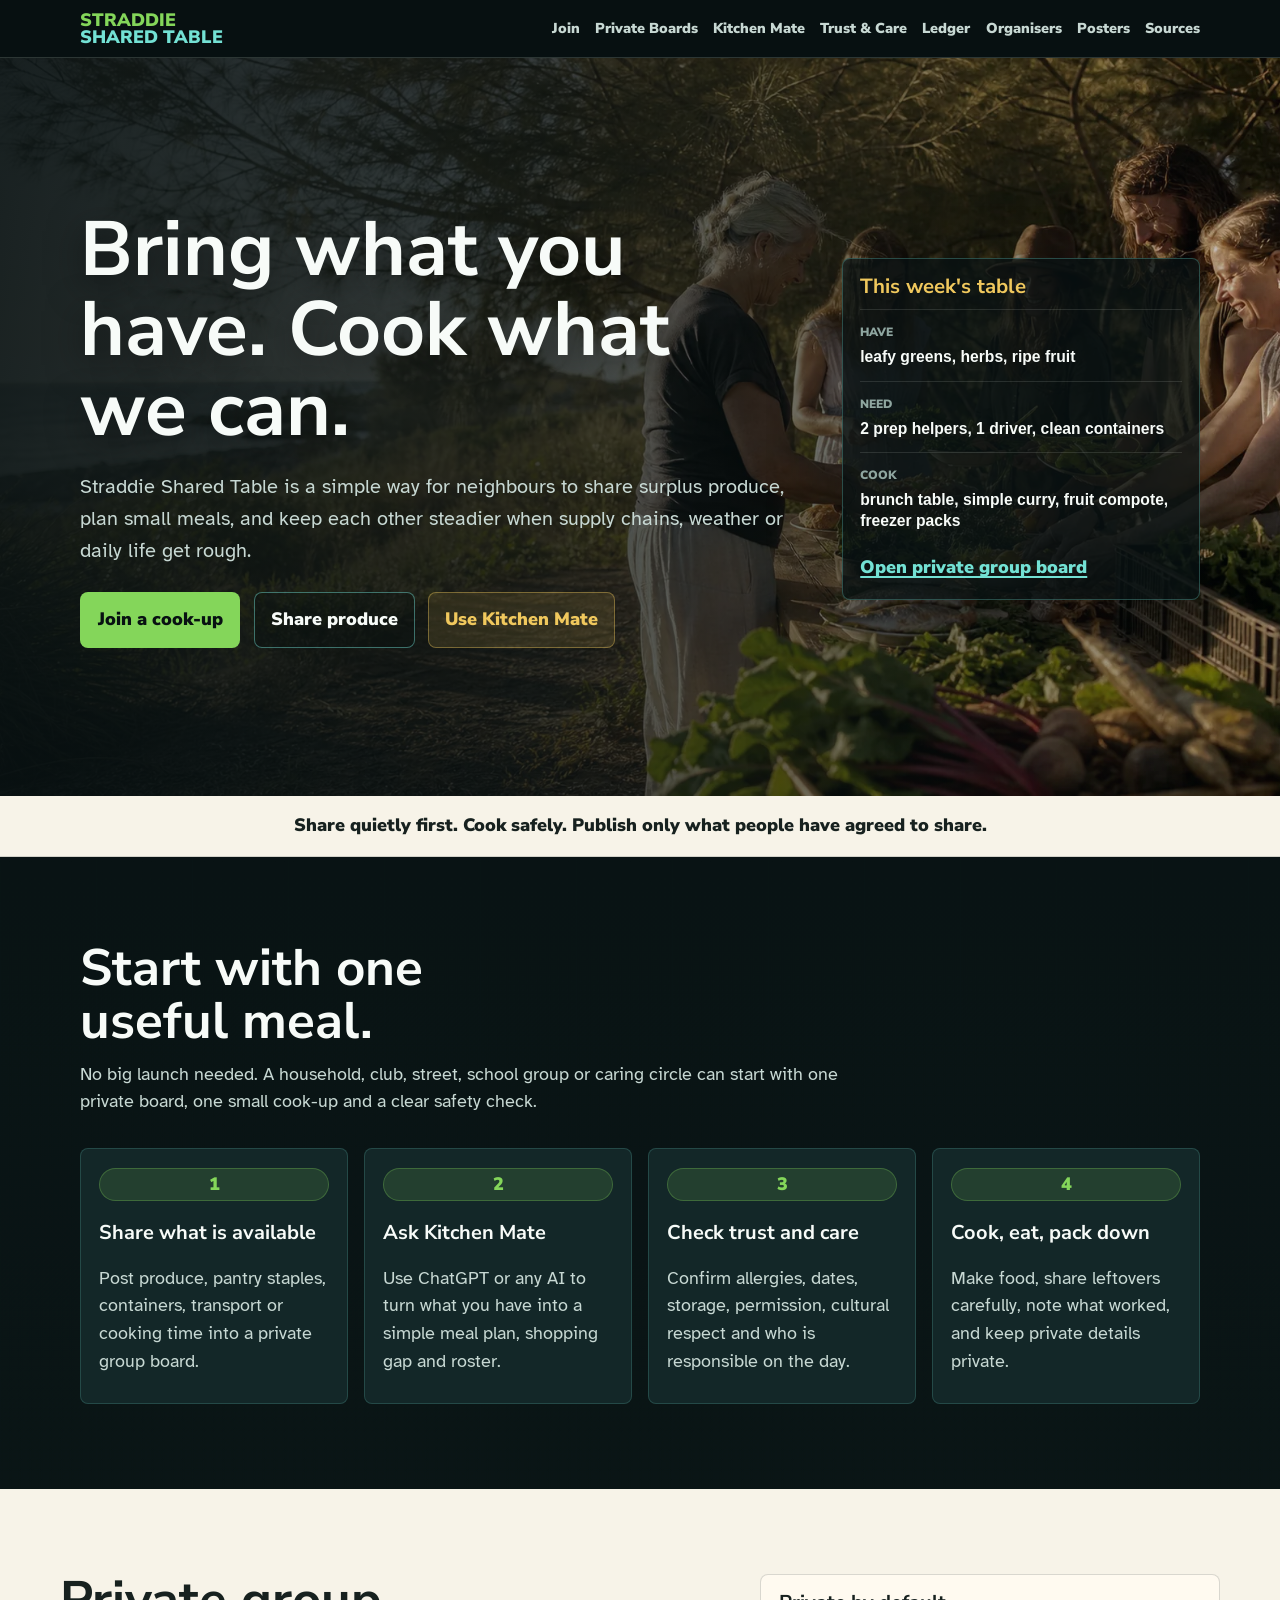
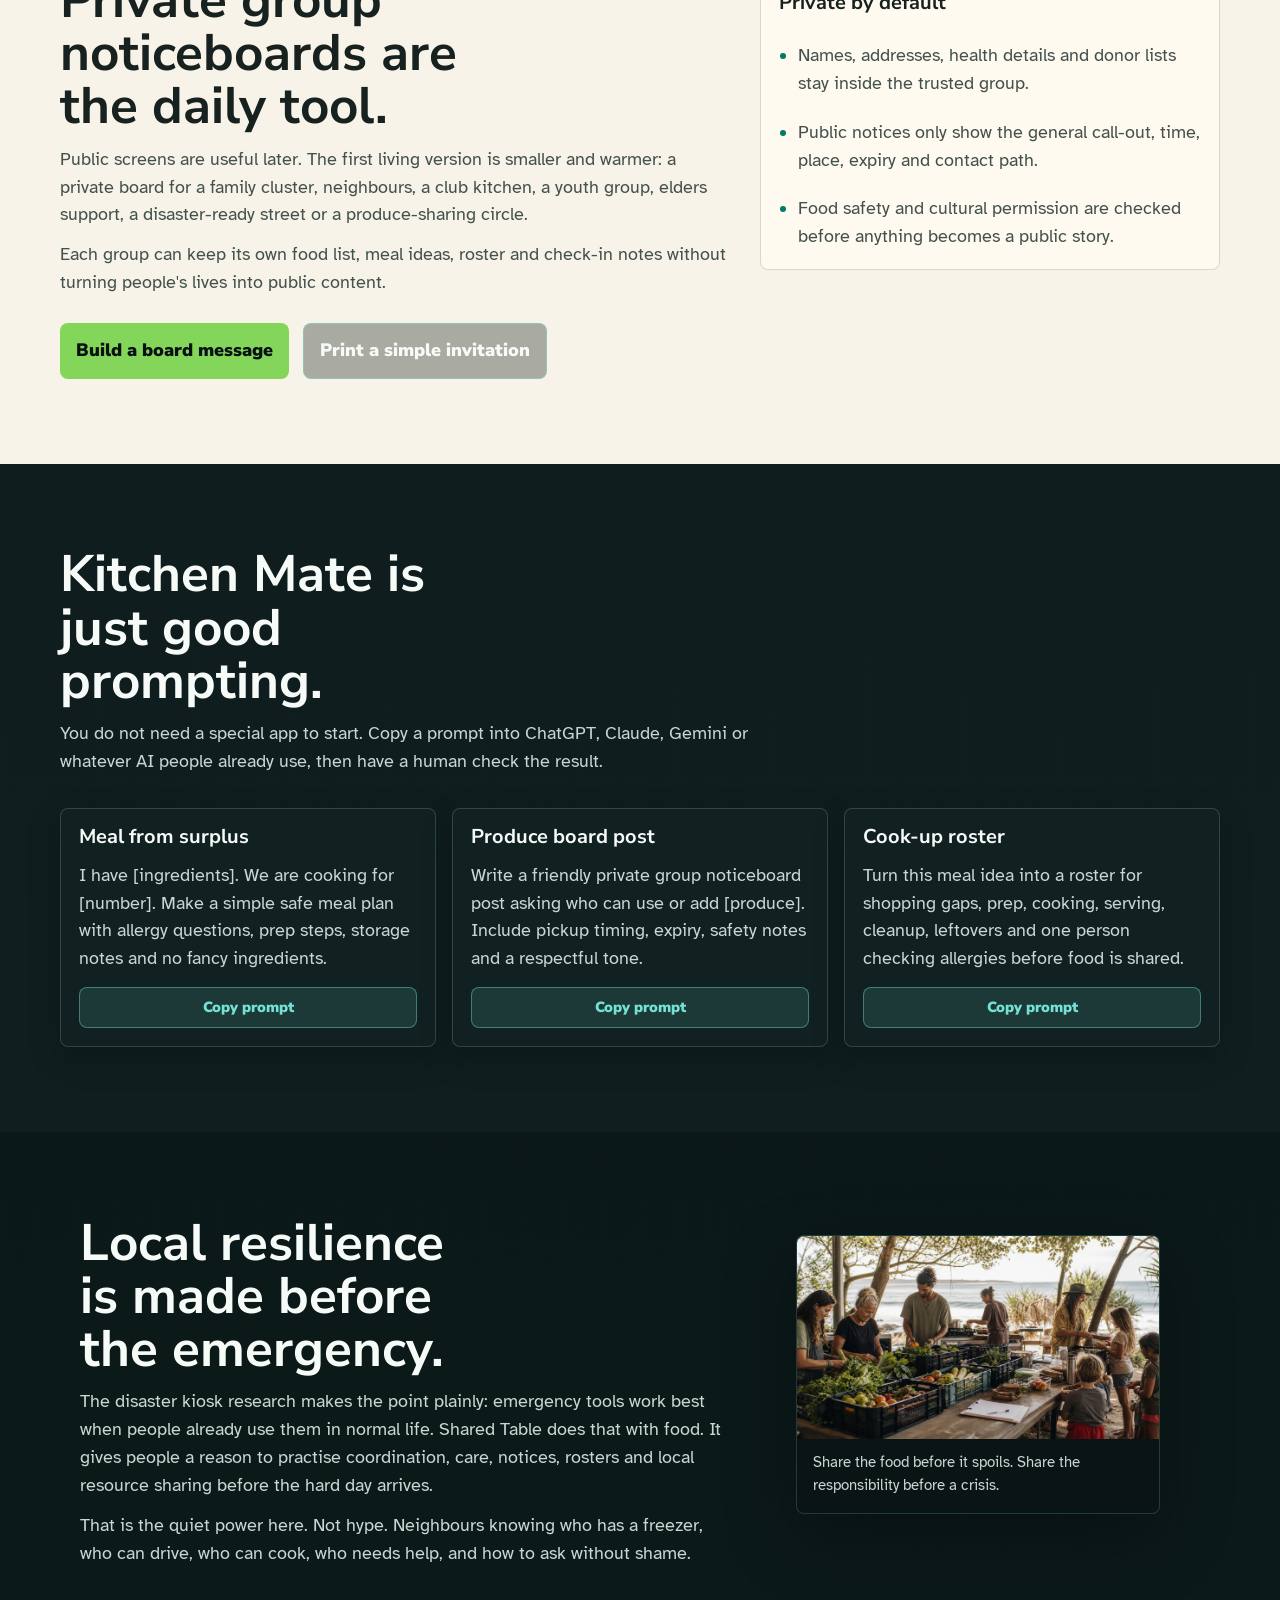
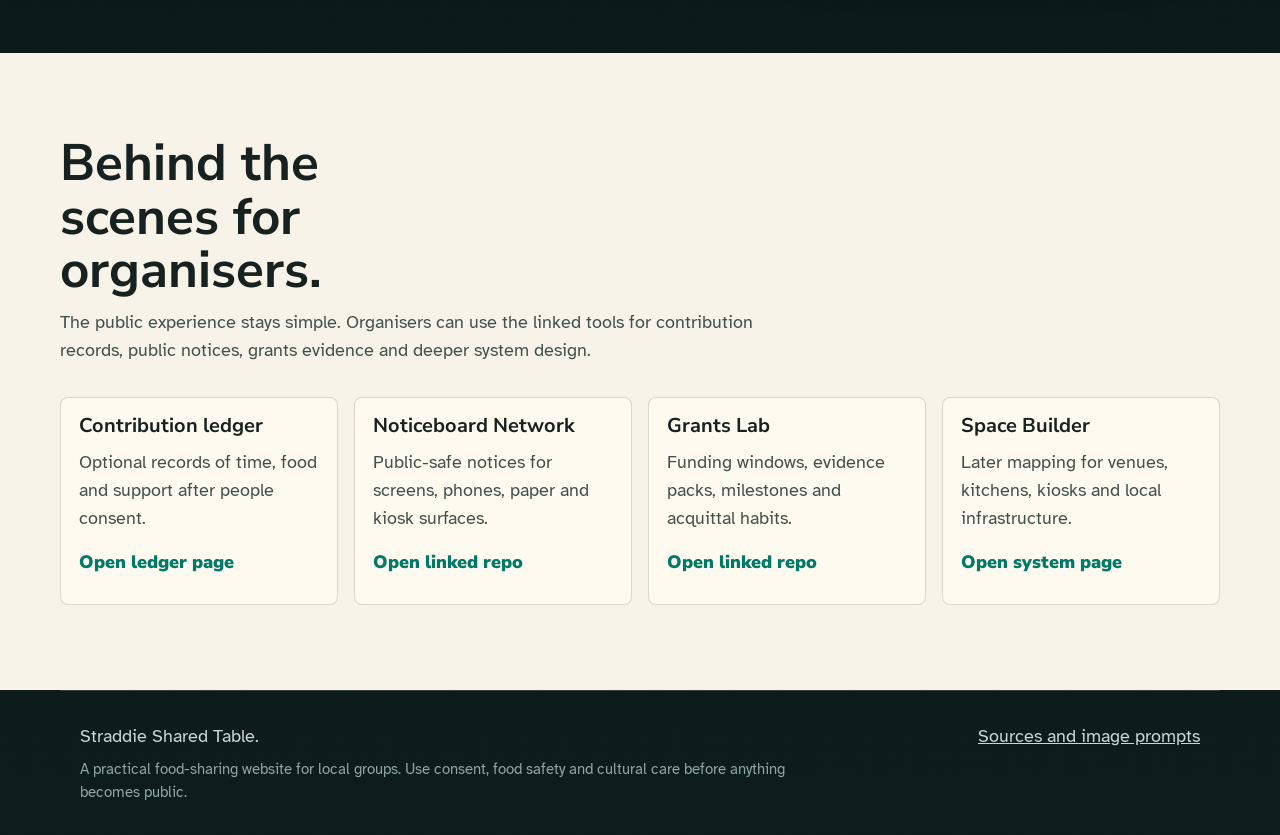
==== commit 14abba76: "Reframe Shared Table as participant onboarding" ====
--- a/index.html
+++ b/index.html
@@ -3,8 +3,8 @@
   <head>
     <meta charset="utf-8">
     <meta name="viewport" content="width=device-width, initial-scale=1">
-    <meta name="description" content="A standalone proposal website for the Straddie Shared Table Initiative, linking local food sharing, public notices, contribution records and grant readiness.">
-    <title>Straddie Shared Table Initiative</title>
+    <meta name="description" content="Straddie Shared Table helps neighbours share produce, plan small cook-ups and build local resilience through trust, care and private group noticeboards.">
+    <title>Straddie Shared Table | Share Produce, Cook Together</title>
     <link rel="preconnect" href="https://fonts.googleapis.com">
     <link rel="preconnect" href="https://fonts.gstatic.com" crossorigin>
     <link href="https://fonts.googleapis.com/css2?family=Atkinson+Hyperlegible:wght@400;700&family=Nunito+Sans:wght@700;800;900&display=swap" rel="stylesheet">
@@ -16,96 +16,146 @@
       <nav class="nav" aria-label="Main navigation">
         <a class="brand-mark" href="index.html" aria-label="Straddie Shared Table home"><span>Straddie</span><span>Shared Table</span></a>
         <button class="nav-toggle" type="button" aria-label="Open menu" aria-expanded="false"><span></span><span></span><span></span></button>
-        <div class="nav-links">
-          <a href="table.html">Table</a>
-          <a href="ledger.html">Ledger</a>
-          <a href="noticeboard.html">Noticeboard</a>
-          <a href="grants.html">Grants</a>
-          <a href="kitchen-mate.html">Kitchen Mate</a>
-          <a href="sovereign-space-builder.html">Space Builder</a>
-          <a href="safety.html">Safety</a>
-          <a href="poster-kit.html">Poster Kit</a>
-          <a href="partner-media.html">Partner/Media</a>
-          <a href="source-map.html">Sources</a>
-        </div>
+        <div class="nav-links"><a href="table.html">Join</a><a href="noticeboard.html">Private Boards</a><a href="kitchen-mate.html">Kitchen Mate</a><a href="safety.html">Trust &amp; Care</a><a href="ledger.html">Ledger</a><a href="grants.html">Organisers</a><a href="poster-kit.html">Posters</a><a href="source-map.html">Sources</a></div>
       </nav>
     </header>
     <main id="main">
-      <section class="hero" aria-labelledby="hero-title">
+      <section class="hero home-hero" aria-labelledby="hero-title">
         <div class="hero-inner">
           <div class="hero-copy">
-            <h1 id="hero-title">Straddie Shared Table Initiative</h1>
-            <p class="hero-lede">A proposal for a community-led food sharing, surplus rescue and local gathering system on Minjerribah / North Stradbroke Island.</p>
+            <h1 id="hero-title">Bring what you have. Cook what we can.</h1>
+            <p class="hero-lede">Straddie Shared Table is a simple way for neighbours to share surplus produce, plan small meals, and keep each other steadier when supply chains, weather or daily life get rough.</p>
             <div class="hero-actions">
-              <a class="button primary" href="table.html">See how it works</a>
-              <a class="button secondary" href="poster-kit.html">Use the poster kit</a>
-              <a class="button tertiary" href="grants.html">Funding pathway</a>
+              <a class="button primary" href="table.html">Join a cook-up</a>
+              <a class="button secondary" href="noticeboard.html">Share produce</a>
+              <a class="button tertiary" href="kitchen-mate.html">Use Kitchen Mate</a>
             </div>
           </div>
+          <aside class="hero-board" aria-label="This week's shared table">
+            <h2>This week's table</h2>
+            <div class="board-row">
+              <span>Have</span>
+              <strong>leafy greens, herbs, ripe fruit</strong>
+            </div>
+            <div class="board-row">
+              <span>Need</span>
+              <strong>2 prep helpers, 1 driver, clean containers</strong>
+            </div>
+            <div class="board-row">
+              <span>Cook</span>
+              <strong>brunch table, simple curry, fruit compote, freezer packs</strong>
+            </div>
+            <a class="board-link" href="noticeboard.html">Open private group board</a>
+          </aside>
         </div>
       </section>
       <section class="intro-band">
-        Start small, share safely, waste less, and build a public evidence trail only where people choose it.
+        Share quietly first. Cook safely. Publish only what people have agreed to share.
       </section>
-      <section class="section" aria-labelledby="map-title">
+      <section class="section" aria-labelledby="start-title">
         <div class="section-heading">
-          <p class="section-label">Working map</p>
-          <h2 id="map-title">Four public bridges around one table.</h2>
-          <p>The Shared Table is the food and gathering story. The Noticeboard turns calls for help into public-safe notices. The Community Ledger records opt-in contribution and support trails. The Grants Lab turns the evidence into fundable applications and reporting packs.</p>
+          <h2 id="start-title">Start with one useful meal.</h2>
+          <p>No big launch needed. A household, club, street, school group or caring circle can start with one private board, one small cook-up and a clear safety check.</p>
         </div>
-        <div class="grid four">
-          <a class="card" href="table.html"><h3>Shared Table</h3><p>Surplus comes in, safety checks happen, people cook, eat, learn and pack down together.</p><span class="card-link">Open table model</span></a>
-          <a class="card" href="noticeboard.html"><h3>Noticeboard Network</h3><p>Plain markdown call-outs can become wall-screen, phone, kiosk and paper fallback notices.</p><span class="card-link">Open noticeboard bridge</span></a>
-          <a class="card" href="ledger.html"><h3>Community Ledger</h3><p>Public contribution records remain opt-in, plain-language and separate from private participation.</p><span class="card-link">Open ledger bridge</span></a>
-          <a class="card" href="grants.html"><h3>Grants Lab</h3><p>Grant readiness, profile packs, milestones and acquittals make the initiative easier to fund responsibly.</p><span class="card-link">Open grants bridge</span></a>
+        <div class="action-rail">
+          <a class="action-card" href="noticeboard.html">
+            <span class="number">1</span>
+            <h3>Share what is available</h3>
+            <p>Post produce, pantry staples, containers, transport or cooking time into a private group board.</p>
+          </a>
+          <a class="action-card" href="kitchen-mate.html">
+            <span class="number">2</span>
+            <h3>Ask Kitchen Mate</h3>
+            <p>Use ChatGPT or any AI to turn what you have into a simple meal plan, shopping gap and roster.</p>
+          </a>
+          <a class="action-card" href="safety.html">
+            <span class="number">3</span>
+            <h3>Check trust and care</h3>
+            <p>Confirm allergies, dates, storage, permission, cultural respect and who is responsible on the day.</p>
+          </a>
+          <a class="action-card" href="table.html">
+            <span class="number">4</span>
+            <h3>Cook, eat, pack down</h3>
+            <p>Make food, share leftovers carefully, note what worked, and keep private details private.</p>
+          </a>
         </div>
       </section>
-      <section class="section paper-section" aria-labelledby="prototype-title">
+      <section class="section paper-section" aria-labelledby="boards-title">
         <div class="split">
           <div>
-            <p class="section-label">First trial</p>
-            <h2 id="prototype-title">One safe table before a big system.</h2>
-            <p class="page-copy">The first useful version is a small, permissioned table: a handful of people, clear food categories, a safe prep space, simple public notices, and a private roster that does not expose anyone unnecessarily.</p>
-            <p class="page-copy">If the trial works, the next layer is evidence: how much food was rescued, what people contributed, what needed a safety check, what should stay private, and what could support a future grant application.</p>
+            <h2 id="boards-title">Private group noticeboards are the daily tool.</h2>
+            <p class="page-copy">Public screens are useful later. The first living version is smaller and warmer: a private board for a family cluster, neighbours, a club kitchen, a youth group, elders support, a disaster-ready street or a produce-sharing circle.</p>
+            <p class="page-copy">Each group can keep its own food list, meal ideas, roster and check-in notes without turning people's lives into public content.</p>
+            <div class="hero-actions">
+              <a class="button primary" href="noticeboard.html">Build a board message</a>
+              <a class="button secondary" href="poster-kit.html">Print a simple invitation</a>
+            </div>
           </div>
-          <aside class="source-panel">
-            <h3>Connected public tools</h3>
+          <aside class="source-panel public-private">
+            <h3>Private by default</h3>
             <ul class="bridge-list">
-              <li><a href="https://auraofintelligence.github.io/strange-but-true/community-ledger.html">Strange but True Community Ledger</a></li>
-              <li><a href="https://auraofintelligence.github.io/straddie-noticeboard-network/index.html">Straddie Noticeboard Network</a></li>
-              <li><a href="https://auraofintelligence.github.io/stradbroke-grants-lab/index.html">Stradbroke Grants Lab</a></li>
+              <li>Names, addresses, health details and donor lists stay inside the trusted group.</li>
+              <li>Public notices only show the general call-out, time, place, expiry and contact path.</li>
+              <li>Food safety and cultural permission are checked before anything becomes a public story.</li>
             </ul>
           </aside>
         </div>
       </section>
-      <section class="section dark-band" aria-labelledby="season-title">
+      <section class="section dark-band" aria-labelledby="kitchen-title">
         <div class="section-heading">
-          <p class="section-label">First season</p>
-          <h2 id="season-title">Three practical jobs for the first round.</h2>
-          <p>The Shared Table should feel warm, but the work underneath has to stay clear: gather safely, publish carefully, and collect enough evidence to keep improving.</p>
+          <h2 id="kitchen-title">Kitchen Mate is just good prompting.</h2>
+          <p>You do not need a special app to start. Copy a prompt into ChatGPT, Claude, Gemini or whatever AI people already use, then have a human check the result.</p>
         </div>
-        <div class="grid three">
+        <div class="prompt-grid">
+          <article class="prompt-card">
+            <h3>Meal from surplus</h3>
+            <p>I have [ingredients]. We are cooking for [number]. Make a simple safe meal plan with allergy questions, prep steps, storage notes and no fancy ingredients.</p>
+            <button class="copy-button" type="button" data-copy-prompt>Copy prompt</button>
+          </article>
+          <article class="prompt-card">
+            <h3>Produce board post</h3>
+            <p>Write a friendly private group noticeboard post asking who can use or add [produce]. Include pickup timing, expiry, safety notes and a respectful tone.</p>
+            <button class="copy-button" type="button" data-copy-prompt>Copy prompt</button>
+          </article>
+          <article class="prompt-card">
+            <h3>Cook-up roster</h3>
+            <p>Turn this meal idea into a roster for shopping gaps, prep, cooking, serving, cleanup, leftovers and one person checking allergies before food is shared.</p>
+            <button class="copy-button" type="button" data-copy-prompt>Copy prompt</button>
+          </article>
+        </div>
+      </section>
+      <section class="section" aria-labelledby="resilience-title">
+        <div class="split resilience-split">
+          <div>
+            <h2 id="resilience-title">Local resilience is made before the emergency.</h2>
+            <p class="page-copy">The disaster kiosk research makes the point plainly: emergency tools work best when people already use them in normal life. Shared Table does that with food. It gives people a reason to practise coordination, care, notices, rosters and local resource sharing before the hard day arrives.</p>
+            <p class="page-copy">That is the quiet power here. Not hype. Neighbours knowing who has a freezer, who can drive, who can cook, who needs help, and how to ask without shame.</p>
+          </div>
           <figure class="image-panel">
-            <img src="assets/shared-table-loop.webp" alt="Community members sorting safe surplus produce at an outdoor shared table.">
-            <figcaption>Gather surplus, check what is safe, and turn it into a meal or pantry pack.</figcaption>
+            <img src="assets/shared-table-loop.webp" alt="Community members sorting surplus produce at an outdoor shared table.">
+            <figcaption>Share the food before it spoils. Share the responsibility before a crisis.</figcaption>
           </figure>
-          <figure class="image-panel">
-            <img src="assets/grants-readiness.webp" alt="Community grants planning table with paperwork, produce and a laptop.">
-            <figcaption>Track evidence early so a grant application is not rebuilt from memory later.</figcaption>
-          </figure>
-          <figure class="image-panel">
-            <img src="assets/noticeboard-bridge.webp" alt="Public screen and paper notices in a community setting.">
-            <figcaption>Publish public calls with expiry dates, privacy checks and clear next steps.</figcaption>
-          </figure>
+        </div>
+      </section>
+      <section class="section paper-section" aria-labelledby="organisers-title">
+        <div class="section-heading">
+          <h2 id="organisers-title">Behind the scenes for organisers.</h2>
+          <p>The public experience stays simple. Organisers can use the linked tools for contribution records, public notices, grants evidence and deeper system design.</p>
+        </div>
+        <div class="grid four compact-grid">
+          <a class="card" href="ledger.html"><h3>Contribution ledger</h3><p>Optional records of time, food and support after people consent.</p><span class="card-link">Open ledger page</span></a>
+          <a class="card" href="https://auraofintelligence.github.io/straddie-noticeboard-network/index.html"><h3>Noticeboard Network</h3><p>Public-safe notices for screens, phones, paper and kiosk surfaces.</p><span class="card-link">Open linked repo</span></a>
+          <a class="card" href="https://auraofintelligence.github.io/stradbroke-grants-lab/index.html"><h3>Grants Lab</h3><p>Funding windows, evidence packs, milestones and acquittal habits.</p><span class="card-link">Open linked repo</span></a>
+          <a class="card" href="sovereign-space-builder.html"><h3>Space Builder</h3><p>Later mapping for venues, kitchens, kiosks and local infrastructure.</p><span class="card-link">Open system page</span></a>
         </div>
       </section>
     </main>
     <footer class="site-footer">
       <div>
-        <p>Straddie Shared Table Initiative prototype.</p>
-        <p class="footer-note">Proposal site only. Real use requires direct consent, review and operating permissions.</p>
+        <p>Straddie Shared Table.</p>
+        <p class="footer-note">A practical food-sharing website for local groups. Use consent, food safety and cultural care before anything becomes public.</p>
       </div>
-      <a href="source-map.html">Sources and prompts</a>
+      <a href="source-map.html">Sources and image prompts</a>
     </footer>
     <button class="top-button" type="button" data-to-top aria-label="Back to top">Top</button>
     <script src="script.js"></script>
--- a/styles.css
+++ b/styles.css
@@ -208,6 +208,10 @@
   min-height: 76svh;
 }
 
+.home-hero {
+  min-height: 82svh;
+}
+
 .hero-inner,
 .section,
 .site-footer,
@@ -226,8 +230,21 @@
   padding-top: 4rem;
 }
 
+.home-hero .hero-inner {
+  gap: 2rem;
+  justify-content: space-between;
+}
+
 .hero-copy {
   max-width: 720px;
+}
+
+.home-hero .hero-copy {
+  max-width: 760px;
+}
+
+.home-hero h1 {
+  max-width: 13ch;
 }
 
 .hero-copy h1 {
@@ -256,6 +273,59 @@
   margin-top: 1rem;
 }
 
+.hero-board,
+.cookup-panel {
+  background: rgba(8, 17, 18, 0.78);
+  border: 1px solid rgba(115, 225, 212, 0.28);
+  border-radius: 8px;
+  box-shadow: var(--shadow);
+  flex: 0 1 360px;
+  padding: 1.05rem;
+}
+
+.hero-board h2,
+.cookup-panel h2 {
+  color: var(--gold);
+  font-size: 1.28rem;
+  max-width: none;
+}
+
+.board-row {
+  border-top: 1px solid rgba(232, 244, 237, 0.12);
+  display: grid;
+  gap: 0.28rem;
+  padding: 0.82rem 0;
+}
+
+.board-row:first-of-type {
+  margin-top: 0.75rem;
+}
+
+.board-row span {
+  color: var(--muted);
+  font-family: var(--heading);
+  font-size: 0.75rem;
+  font-weight: 900;
+  text-transform: uppercase;
+}
+
+.board-row strong {
+  color: var(--text);
+  font-family: var(--body);
+  font-size: 0.98rem;
+  line-height: 1.35;
+}
+
+.board-link {
+  color: var(--aqua);
+  display: inline-flex;
+  font-family: var(--heading);
+  font-weight: 900;
+  margin-top: 0.6rem;
+  text-decoration-thickness: 2px;
+  text-underline-offset: 0.18em;
+}
+
 .button {
   align-items: center;
   border-radius: 8px;
@@ -383,11 +453,49 @@
   grid-template-columns: repeat(4, minmax(0, 1fr));
 }
 
+.compact-grid .card {
+  min-height: 13rem;
+}
+
+.action-rail {
+  display: grid;
+  gap: 1rem;
+  grid-template-columns: repeat(4, minmax(0, 1fr));
+  margin-top: 2rem;
+}
+
+.action-card {
+  background: rgba(23, 46, 47, 0.78);
+  border: 1px solid rgba(115, 225, 212, 0.18);
+  border-radius: 8px;
+  color: inherit;
+  display: grid;
+  min-height: 16rem;
+  padding: 1.15rem;
+  text-decoration: none;
+}
+
+.action-card:hover,
+.action-card:focus {
+  border-color: rgba(115, 225, 212, 0.52);
+  outline: none;
+}
+
+.action-card h3 {
+  color: var(--text);
+}
+
+.action-card p {
+  color: var(--soft);
+  margin-top: 0.75rem;
+}
+
 .card,
 .step-card,
 .notice-card,
 .source-panel,
-.planner-panel {
+.planner-panel,
+.prompt-card {
   background: var(--panel);
   border: 1px solid var(--line);
   border-radius: 8px;
@@ -410,7 +518,8 @@
 
 .paper-section .card,
 .paper-section .step-card,
-.paper-section .source-panel {
+.paper-section .source-panel,
+.paper-section .prompt-card {
   background: var(--paper-2);
   border-color: var(--line-dark);
   box-shadow: none;
@@ -419,13 +528,15 @@
 .card h3,
 .step-card h3,
 .notice-card h3,
-.source-panel h3 {
+.source-panel h3,
+.prompt-card h3 {
   color: var(--text);
 }
 
 .paper-section .card h3,
 .paper-section .step-card h3,
-.paper-section .source-panel h3 {
+.paper-section .source-panel h3,
+.paper-section .prompt-card h3 {
   color: var(--text-dark);
 }
 
@@ -511,6 +622,10 @@
 }
 
 .paper-section .source-panel li {
+  color: #43514d;
+}
+
+.paper-section .bridge-list {
   color: #43514d;
 }
 
@@ -603,6 +718,10 @@
   color: var(--leaf);
 }
 
+.paper-section .bridge-list li::marker {
+  color: #007966;
+}
+
 .check-list {
   color: var(--soft);
   display: grid;
@@ -700,6 +819,57 @@
   gap: 0.42rem;
   margin: 0.85rem 0 0;
   padding-left: 1.15rem;
+}
+
+.prompt-grid {
+  display: grid;
+  gap: 1rem;
+  grid-template-columns: repeat(3, minmax(0, 1fr));
+  margin-top: 2rem;
+}
+
+.prompt-card {
+  display: grid;
+  gap: 0.85rem;
+}
+
+.prompt-card p {
+  color: var(--soft);
+  margin: 0;
+}
+
+.paper-section .prompt-card p {
+  color: #43514d;
+}
+
+.copy-button {
+  align-self: end;
+  background: rgba(115, 225, 212, 0.12);
+  border: 1px solid rgba(115, 225, 212, 0.42);
+  border-radius: 8px;
+  color: var(--aqua);
+  cursor: pointer;
+  font-family: var(--heading);
+  font-size: 0.92rem;
+  font-weight: 900;
+  min-height: 2.55rem;
+  padding: 0.55rem 0.75rem;
+}
+
+.paper-section .copy-button {
+  background: rgba(0, 121, 102, 0.08);
+  border-color: rgba(0, 121, 102, 0.24);
+  color: #007966;
+}
+
+.copy-button.is-copied {
+  background: var(--leaf);
+  border-color: var(--leaf);
+  color: var(--ink);
+}
+
+.notice-output {
+  white-space: pre-wrap;
 }
 
 .notice-preview {
@@ -713,6 +883,26 @@
   overflow-x: auto;
   padding: 1rem;
   white-space: pre-wrap;
+}
+
+.generated-prompt {
+  background: rgba(8, 17, 18, 0.62);
+  border: 1px solid rgba(115, 225, 212, 0.2);
+  border-radius: 8px;
+  color: var(--soft);
+  font-family: var(--body);
+  font-size: 0.95rem;
+  line-height: 1.5;
+  margin: 0.85rem 0;
+  overflow-x: auto;
+  padding: 0.9rem;
+  white-space: pre-wrap;
+}
+
+.paper-section .generated-prompt {
+  background: rgba(8, 17, 18, 0.06);
+  border-color: rgba(23, 33, 31, 0.16);
+  color: #263633;
 }
 
 .warning {
@@ -827,7 +1017,9 @@
   }
 
   .grid.three,
-  .grid.four {
+  .grid.four,
+  .action-rail,
+  .prompt-grid {
     grid-template-columns: repeat(2, minmax(0, 1fr));
   }
 
@@ -838,6 +1030,16 @@
   .split,
   .planner-grid {
     grid-template-columns: 1fr;
+  }
+
+  .home-hero .hero-inner {
+    align-items: stretch;
+    flex-direction: column;
+  }
+
+  .hero-board {
+    flex-basis: auto;
+    width: 100%;
   }
 }
 
@@ -872,7 +1074,9 @@
   .grid.two,
   .grid.three,
   .grid.four,
-  .flow-line {
+  .flow-line,
+  .action-rail,
+  .prompt-grid {
     grid-template-columns: 1fr;
   }
 
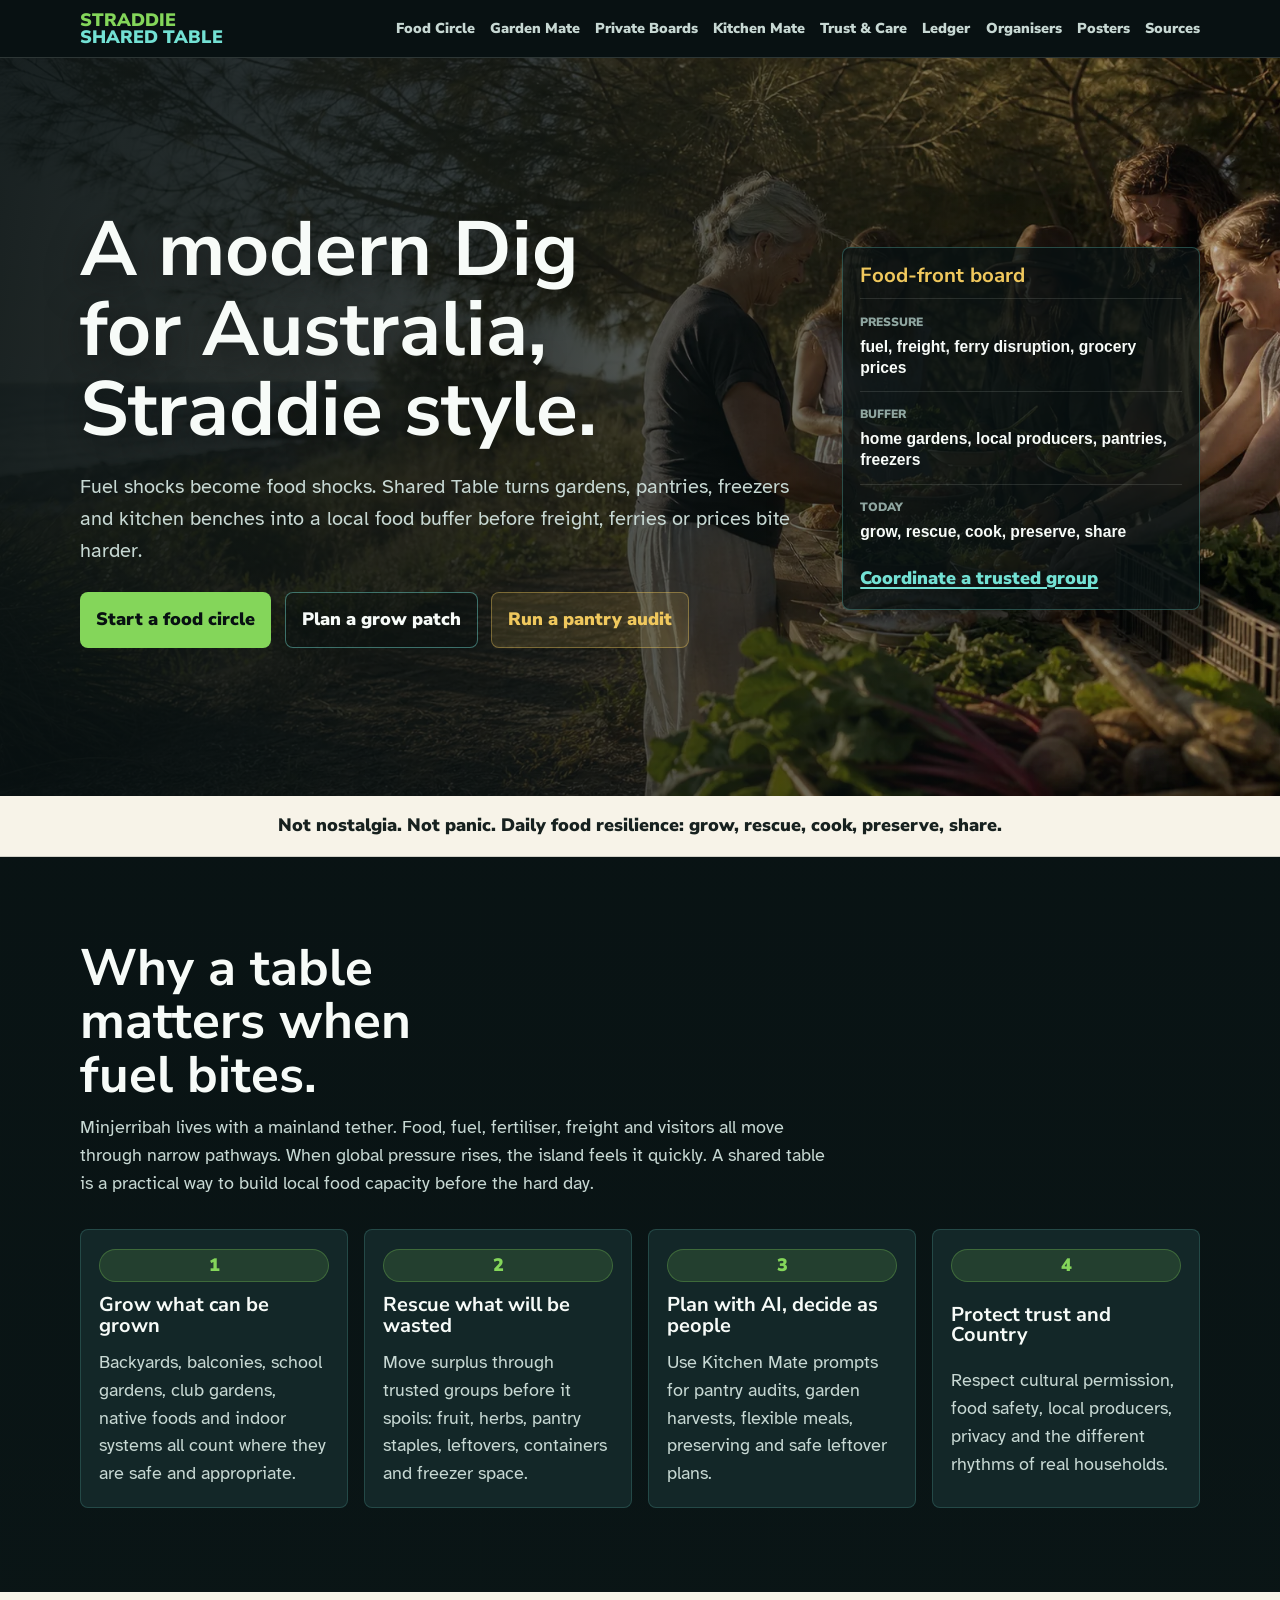
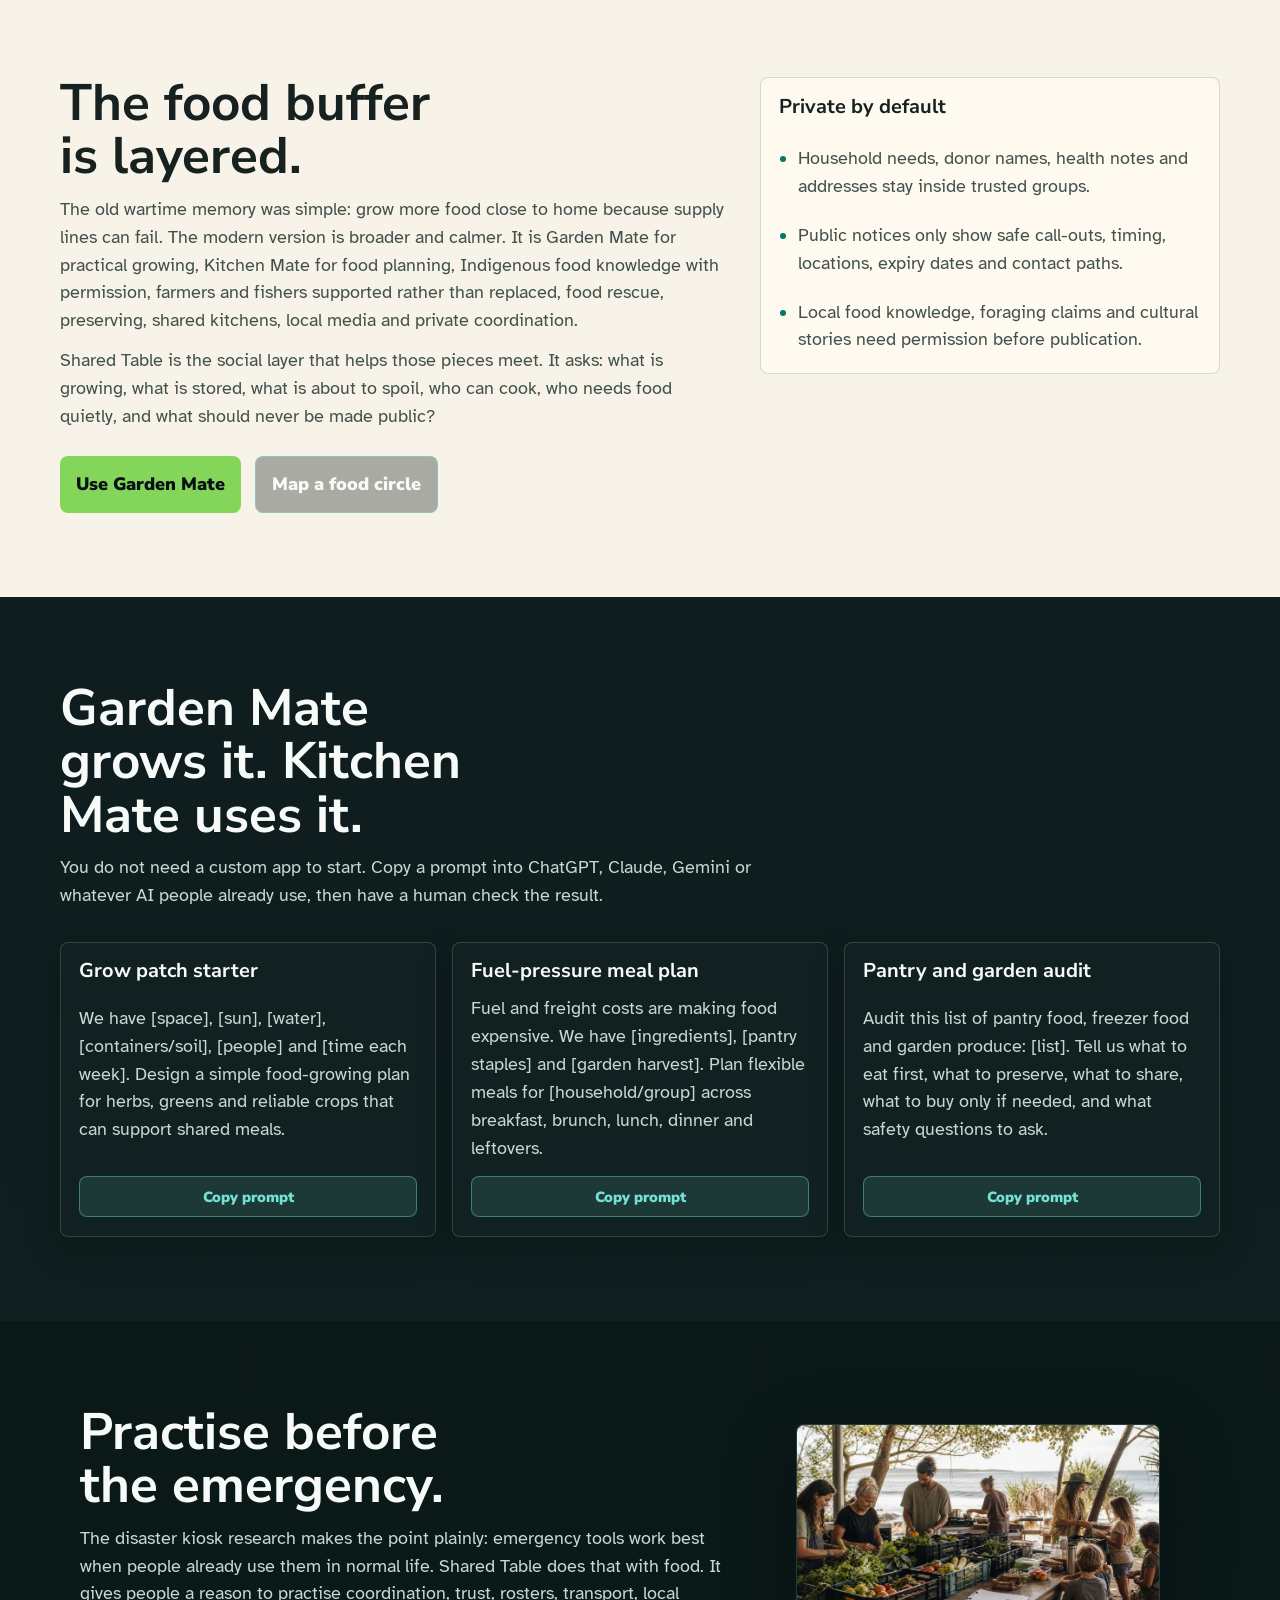
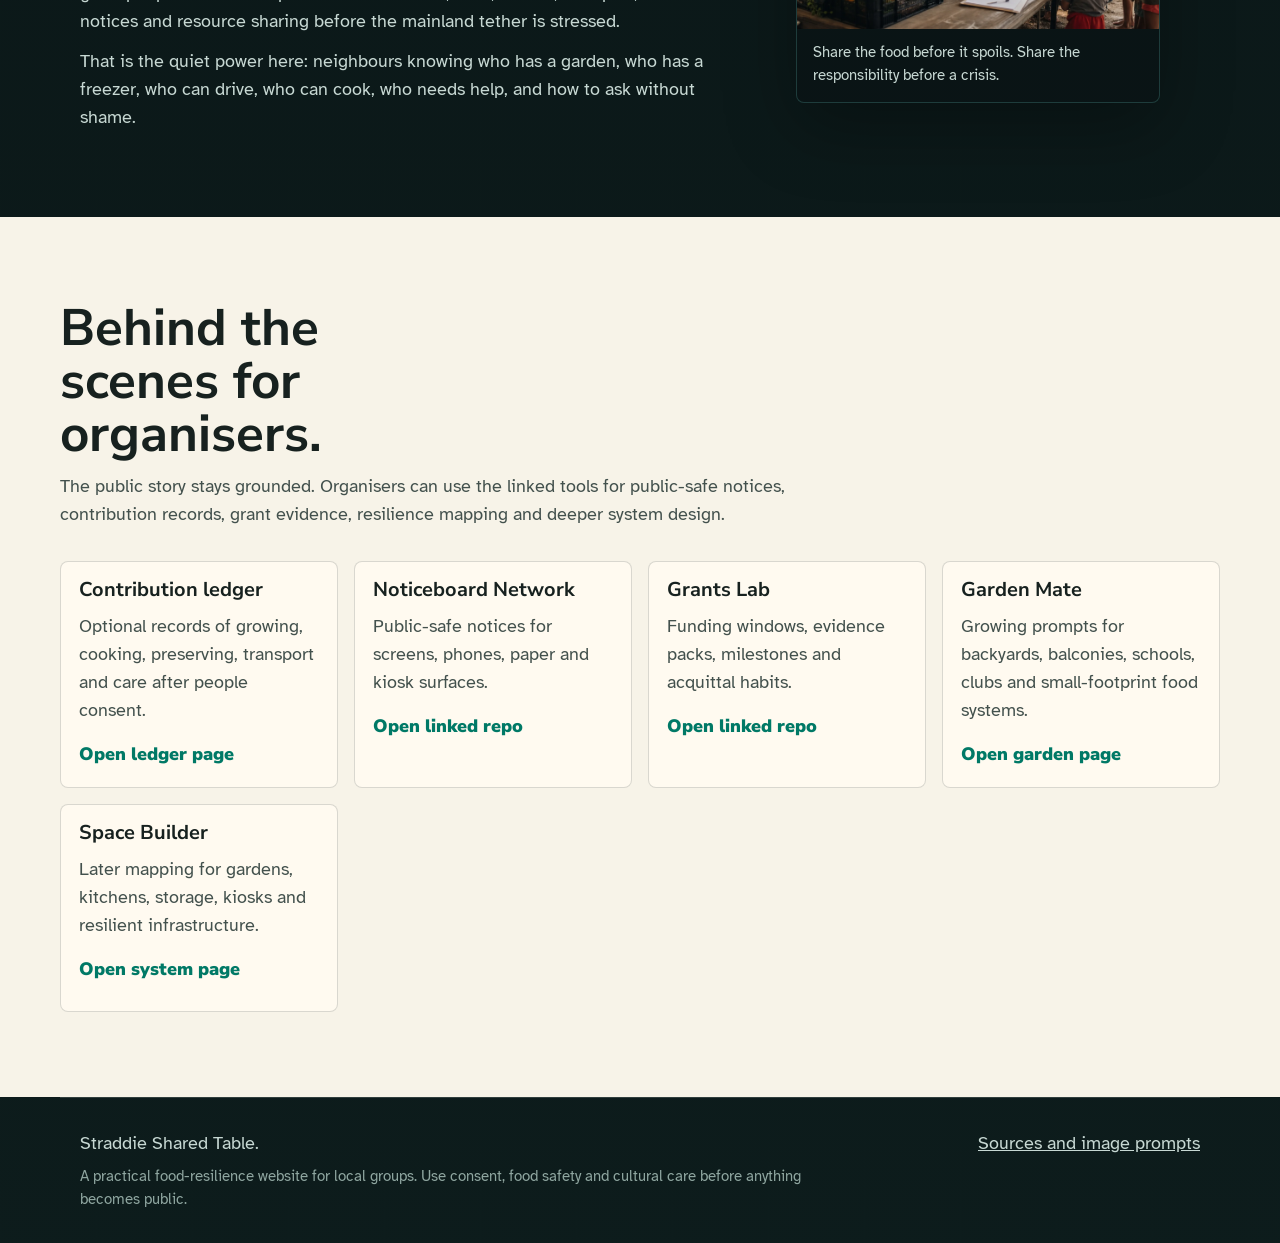
==== commit dcefc76c: "Add Garden Mate food resilience layer" ====
--- a/index.html
+++ b/index.html
@@ -3,8 +3,8 @@
   <head>
     <meta charset="utf-8">
     <meta name="viewport" content="width=device-width, initial-scale=1">
-    <meta name="description" content="Straddie Shared Table helps neighbours share produce, plan small cook-ups and build local resilience through trust, care and private group noticeboards.">
-    <title>Straddie Shared Table | Share Produce, Cook Together</title>
+    <meta name="description" content="Straddie Shared Table is a modern Dig for Australia style food resilience project for fuel shocks, fragile freight, gardens, pantries, preserving and trusted local food circles.">
+    <title>Straddie Shared Table | Modern Dig for Australia</title>
     <link rel="preconnect" href="https://fonts.googleapis.com">
     <link rel="preconnect" href="https://fonts.gstatic.com" crossorigin>
     <link href="https://fonts.googleapis.com/css2?family=Atkinson+Hyperlegible:wght@400;700&family=Nunito+Sans:wght@700;800;900&display=swap" rel="stylesheet">
@@ -16,110 +16,110 @@
       <nav class="nav" aria-label="Main navigation">
         <a class="brand-mark" href="index.html" aria-label="Straddie Shared Table home"><span>Straddie</span><span>Shared Table</span></a>
         <button class="nav-toggle" type="button" aria-label="Open menu" aria-expanded="false"><span></span><span></span><span></span></button>
-        <div class="nav-links"><a href="table.html">Join</a><a href="noticeboard.html">Private Boards</a><a href="kitchen-mate.html">Kitchen Mate</a><a href="safety.html">Trust &amp; Care</a><a href="ledger.html">Ledger</a><a href="grants.html">Organisers</a><a href="poster-kit.html">Posters</a><a href="source-map.html">Sources</a></div>
+        <div class="nav-links"><a href="table.html">Food Circle</a><a href="garden-mate.html">Garden Mate</a><a href="noticeboard.html">Private Boards</a><a href="kitchen-mate.html">Kitchen Mate</a><a href="safety.html">Trust &amp; Care</a><a href="ledger.html">Ledger</a><a href="grants.html">Organisers</a><a href="poster-kit.html">Posters</a><a href="source-map.html">Sources</a></div>
       </nav>
     </header>
     <main id="main">
       <section class="hero home-hero" aria-labelledby="hero-title">
         <div class="hero-inner">
           <div class="hero-copy">
-            <h1 id="hero-title">Bring what you have. Cook what we can.</h1>
-            <p class="hero-lede">Straddie Shared Table is a simple way for neighbours to share surplus produce, plan small meals, and keep each other steadier when supply chains, weather or daily life get rough.</p>
+            <h1 id="hero-title">A modern Dig for Australia, Straddie style.</h1>
+            <p class="hero-lede">Fuel shocks become food shocks. Shared Table turns gardens, pantries, freezers and kitchen benches into a local food buffer before freight, ferries or prices bite harder.</p>
             <div class="hero-actions">
-              <a class="button primary" href="table.html">Join a cook-up</a>
-              <a class="button secondary" href="noticeboard.html">Share produce</a>
-              <a class="button tertiary" href="kitchen-mate.html">Use Kitchen Mate</a>
+              <a class="button primary" href="table.html">Start a food circle</a>
+              <a class="button secondary" href="garden-mate.html">Plan a grow patch</a>
+              <a class="button tertiary" href="kitchen-mate.html">Run a pantry audit</a>
             </div>
           </div>
-          <aside class="hero-board" aria-label="This week's shared table">
-            <h2>This week's table</h2>
+          <aside class="hero-board" aria-label="Food resilience board">
+            <h2>Food-front board</h2>
             <div class="board-row">
-              <span>Have</span>
-              <strong>leafy greens, herbs, ripe fruit</strong>
+              <span>Pressure</span>
+              <strong>fuel, freight, ferry disruption, grocery prices</strong>
             </div>
             <div class="board-row">
-              <span>Need</span>
-              <strong>2 prep helpers, 1 driver, clean containers</strong>
+              <span>Buffer</span>
+              <strong>home gardens, local producers, pantries, freezers</strong>
             </div>
             <div class="board-row">
-              <span>Cook</span>
-              <strong>brunch table, simple curry, fruit compote, freezer packs</strong>
+              <span>Today</span>
+              <strong>grow, rescue, cook, preserve, share</strong>
             </div>
-            <a class="board-link" href="noticeboard.html">Open private group board</a>
+            <a class="board-link" href="noticeboard.html">Coordinate a trusted group</a>
           </aside>
         </div>
       </section>
       <section class="intro-band">
-        Share quietly first. Cook safely. Publish only what people have agreed to share.
+        Not nostalgia. Not panic. Daily food resilience: grow, rescue, cook, preserve, share.
       </section>
-      <section class="section" aria-labelledby="start-title">
+      <section class="section" aria-labelledby="why-title">
         <div class="section-heading">
-          <h2 id="start-title">Start with one useful meal.</h2>
-          <p>No big launch needed. A household, club, street, school group or caring circle can start with one private board, one small cook-up and a clear safety check.</p>
+          <h2 id="why-title">Why a table matters when fuel bites.</h2>
+          <p>Minjerribah lives with a mainland tether. Food, fuel, fertiliser, freight and visitors all move through narrow pathways. When global pressure rises, the island feels it quickly. A shared table is a practical way to build local food capacity before the hard day.</p>
         </div>
         <div class="action-rail">
+          <a class="action-card" href="garden-mate.html">
+            <span class="number">1</span>
+            <h3>Grow what can be grown</h3>
+            <p>Backyards, balconies, school gardens, club gardens, native foods and indoor systems all count where they are safe and appropriate.</p>
+          </a>
           <a class="action-card" href="noticeboard.html">
-            <span class="number">1</span>
-            <h3>Share what is available</h3>
-            <p>Post produce, pantry staples, containers, transport or cooking time into a private group board.</p>
+            <span class="number">2</span>
+            <h3>Rescue what will be wasted</h3>
+            <p>Move surplus through trusted groups before it spoils: fruit, herbs, pantry staples, leftovers, containers and freezer space.</p>
           </a>
           <a class="action-card" href="kitchen-mate.html">
-            <span class="number">2</span>
-            <h3>Ask Kitchen Mate</h3>
-            <p>Use ChatGPT or any AI to turn what you have into a simple meal plan, shopping gap and roster.</p>
+            <span class="number">3</span>
+            <h3>Plan with AI, decide as people</h3>
+            <p>Use Kitchen Mate prompts for pantry audits, garden harvests, flexible meals, preserving and safe leftover plans.</p>
           </a>
           <a class="action-card" href="safety.html">
-            <span class="number">3</span>
-            <h3>Check trust and care</h3>
-            <p>Confirm allergies, dates, storage, permission, cultural respect and who is responsible on the day.</p>
-          </a>
-          <a class="action-card" href="table.html">
             <span class="number">4</span>
-            <h3>Cook, eat, pack down</h3>
-            <p>Make food, share leftovers carefully, note what worked, and keep private details private.</p>
+            <h3>Protect trust and Country</h3>
+            <p>Respect cultural permission, food safety, local producers, privacy and the different rhythms of real households.</p>
           </a>
         </div>
       </section>
-      <section class="section paper-section" aria-labelledby="boards-title">
+      <section class="section paper-section" aria-labelledby="stack-title">
         <div class="split">
           <div>
-            <h2 id="boards-title">Private group noticeboards are the daily tool.</h2>
-            <p class="page-copy">Public screens are useful later. The first living version is smaller and warmer: a private board for a family cluster, neighbours, a club kitchen, a youth group, elders support, a disaster-ready street or a produce-sharing circle.</p>
-            <p class="page-copy">Each group can keep its own food list, meal ideas, roster and check-in notes without turning people's lives into public content.</p>
+            <h2 id="stack-title">The food buffer is layered.</h2>
+            <p class="page-copy">The old wartime memory was simple: grow more food close to home because supply lines can fail. The modern version is broader and calmer. It is Garden Mate for practical growing, Kitchen Mate for food planning, Indigenous food knowledge with permission, farmers and fishers supported rather than replaced, food rescue, preserving, shared kitchens, local media and private coordination.</p>
+            <p class="page-copy">Shared Table is the social layer that helps those pieces meet. It asks: what is growing, what is stored, what is about to spoil, who can cook, who needs food quietly, and what should never be made public?</p>
             <div class="hero-actions">
-              <a class="button primary" href="noticeboard.html">Build a board message</a>
-              <a class="button secondary" href="poster-kit.html">Print a simple invitation</a>
+              <a class="button primary" href="garden-mate.html">Use Garden Mate</a>
+              <a class="button secondary" href="table.html">Map a food circle</a>
             </div>
           </div>
           <aside class="source-panel public-private">
             <h3>Private by default</h3>
             <ul class="bridge-list">
-              <li>Names, addresses, health details and donor lists stay inside the trusted group.</li>
-              <li>Public notices only show the general call-out, time, place, expiry and contact path.</li>
-              <li>Food safety and cultural permission are checked before anything becomes a public story.</li>
+              <li>Household needs, donor names, health notes and addresses stay inside trusted groups.</li>
+              <li>Public notices only show safe call-outs, timing, locations, expiry dates and contact paths.</li>
+              <li>Local food knowledge, foraging claims and cultural stories need permission before publication.</li>
             </ul>
           </aside>
         </div>
       </section>
       <section class="section dark-band" aria-labelledby="kitchen-title">
         <div class="section-heading">
-          <h2 id="kitchen-title">Kitchen Mate is just good prompting.</h2>
-          <p>You do not need a special app to start. Copy a prompt into ChatGPT, Claude, Gemini or whatever AI people already use, then have a human check the result.</p>
+          <h2 id="kitchen-title">Garden Mate grows it. Kitchen Mate uses it.</h2>
+          <p>You do not need a custom app to start. Copy a prompt into ChatGPT, Claude, Gemini or whatever AI people already use, then have a human check the result.</p>
         </div>
         <div class="prompt-grid">
           <article class="prompt-card">
-            <h3>Meal from surplus</h3>
-            <p>I have [ingredients]. We are cooking for [number]. Make a simple safe meal plan with allergy questions, prep steps, storage notes and no fancy ingredients.</p>
+            <h3>Grow patch starter</h3>
+            <p>We have [space], [sun], [water], [containers/soil], [people] and [time each week]. Design a simple food-growing plan for herbs, greens and reliable crops that can support shared meals.</p>
             <button class="copy-button" type="button" data-copy-prompt>Copy prompt</button>
           </article>
           <article class="prompt-card">
-            <h3>Produce board post</h3>
-            <p>Write a friendly private group noticeboard post asking who can use or add [produce]. Include pickup timing, expiry, safety notes and a respectful tone.</p>
+            <h3>Fuel-pressure meal plan</h3>
+            <p>Fuel and freight costs are making food expensive. We have [ingredients], [pantry staples] and [garden harvest]. Plan flexible meals for [household/group] across breakfast, brunch, lunch, dinner and leftovers.</p>
             <button class="copy-button" type="button" data-copy-prompt>Copy prompt</button>
           </article>
           <article class="prompt-card">
-            <h3>Cook-up roster</h3>
-            <p>Turn this meal idea into a roster for shopping gaps, prep, cooking, serving, cleanup, leftovers and one person checking allergies before food is shared.</p>
+            <h3>Pantry and garden audit</h3>
+            <p>Audit this list of pantry food, freezer food and garden produce: [list]. Tell us what to eat first, what to preserve, what to share, what to buy only if needed, and what safety questions to ask.</p>
             <button class="copy-button" type="button" data-copy-prompt>Copy prompt</button>
           </article>
         </div>
@@ -127,9 +127,9 @@
       <section class="section" aria-labelledby="resilience-title">
         <div class="split resilience-split">
           <div>
-            <h2 id="resilience-title">Local resilience is made before the emergency.</h2>
-            <p class="page-copy">The disaster kiosk research makes the point plainly: emergency tools work best when people already use them in normal life. Shared Table does that with food. It gives people a reason to practise coordination, care, notices, rosters and local resource sharing before the hard day arrives.</p>
-            <p class="page-copy">That is the quiet power here. Not hype. Neighbours knowing who has a freezer, who can drive, who can cook, who needs help, and how to ask without shame.</p>
+            <h2 id="resilience-title">Practise before the emergency.</h2>
+            <p class="page-copy">The disaster kiosk research makes the point plainly: emergency tools work best when people already use them in normal life. Shared Table does that with food. It gives people a reason to practise coordination, trust, rosters, transport, local notices and resource sharing before the mainland tether is stressed.</p>
+            <p class="page-copy">That is the quiet power here: neighbours knowing who has a garden, who has a freezer, who can drive, who can cook, who needs help, and how to ask without shame.</p>
           </div>
           <figure class="image-panel">
             <img src="assets/shared-table-loop.webp" alt="Community members sorting surplus produce at an outdoor shared table.">
@@ -140,20 +140,21 @@
       <section class="section paper-section" aria-labelledby="organisers-title">
         <div class="section-heading">
           <h2 id="organisers-title">Behind the scenes for organisers.</h2>
-          <p>The public experience stays simple. Organisers can use the linked tools for contribution records, public notices, grants evidence and deeper system design.</p>
+          <p>The public story stays grounded. Organisers can use the linked tools for public-safe notices, contribution records, grant evidence, resilience mapping and deeper system design.</p>
         </div>
         <div class="grid four compact-grid">
-          <a class="card" href="ledger.html"><h3>Contribution ledger</h3><p>Optional records of time, food and support after people consent.</p><span class="card-link">Open ledger page</span></a>
+          <a class="card" href="ledger.html"><h3>Contribution ledger</h3><p>Optional records of growing, cooking, preserving, transport and care after people consent.</p><span class="card-link">Open ledger page</span></a>
           <a class="card" href="https://auraofintelligence.github.io/straddie-noticeboard-network/index.html"><h3>Noticeboard Network</h3><p>Public-safe notices for screens, phones, paper and kiosk surfaces.</p><span class="card-link">Open linked repo</span></a>
           <a class="card" href="https://auraofintelligence.github.io/stradbroke-grants-lab/index.html"><h3>Grants Lab</h3><p>Funding windows, evidence packs, milestones and acquittal habits.</p><span class="card-link">Open linked repo</span></a>
-          <a class="card" href="sovereign-space-builder.html"><h3>Space Builder</h3><p>Later mapping for venues, kitchens, kiosks and local infrastructure.</p><span class="card-link">Open system page</span></a>
+          <a class="card" href="garden-mate.html"><h3>Garden Mate</h3><p>Growing prompts for backyards, balconies, schools, clubs and small-footprint food systems.</p><span class="card-link">Open garden page</span></a>
+          <a class="card" href="sovereign-space-builder.html"><h3>Space Builder</h3><p>Later mapping for gardens, kitchens, storage, kiosks and resilient infrastructure.</p><span class="card-link">Open system page</span></a>
         </div>
       </section>
     </main>
     <footer class="site-footer">
       <div>
         <p>Straddie Shared Table.</p>
-        <p class="footer-note">A practical food-sharing website for local groups. Use consent, food safety and cultural care before anything becomes public.</p>
+        <p class="footer-note">A practical food-resilience website for local groups. Use consent, food safety and cultural care before anything becomes public.</p>
       </div>
       <a href="source-map.html">Sources and image prompts</a>
     </footer>
--- a/styles.css
+++ b/styles.css
@@ -31,6 +31,10 @@
   scroll-behavior: smooth;
 }
 
+[id] {
+  scroll-margin-top: 5.5rem;
+}
+
 body {
   background:
     linear-gradient(180deg, rgba(8, 17, 18, 0.98), rgba(13, 28, 28, 0.98)),
@@ -118,7 +122,7 @@
 }
 
 .site-header {
-  background: rgba(8, 17, 18, 0.92);
+  background: var(--ink);
   border-bottom: 1px solid var(--line);
   position: sticky;
   top: 0;
@@ -384,6 +388,21 @@
   max-width: 760px;
 }
 
+.page-hero-split {
+  align-items: center;
+  display: grid;
+  gap: 2rem;
+  grid-template-columns: minmax(0, 0.92fr) minmax(280px, 0.66fr);
+}
+
+.page-hero-split h1 {
+  max-width: 11ch;
+}
+
+.near-hero {
+  padding-top: 2rem;
+}
+
 .section-heading {
   max-width: 760px;
 }
@@ -574,6 +593,14 @@
   color: var(--soft);
   font-size: 0.92rem;
   padding: 0.75rem 1rem 1rem;
+}
+
+.image-grid {
+  margin-top: 2rem;
+}
+
+.image-grid + .bridge-panel {
+  margin-top: 1rem;
 }
 
 .prompt-box,
@@ -1028,6 +1055,7 @@
   }
 
   .split,
+  .page-hero-split,
   .planner-grid {
     grid-template-columns: 1fr;
   }
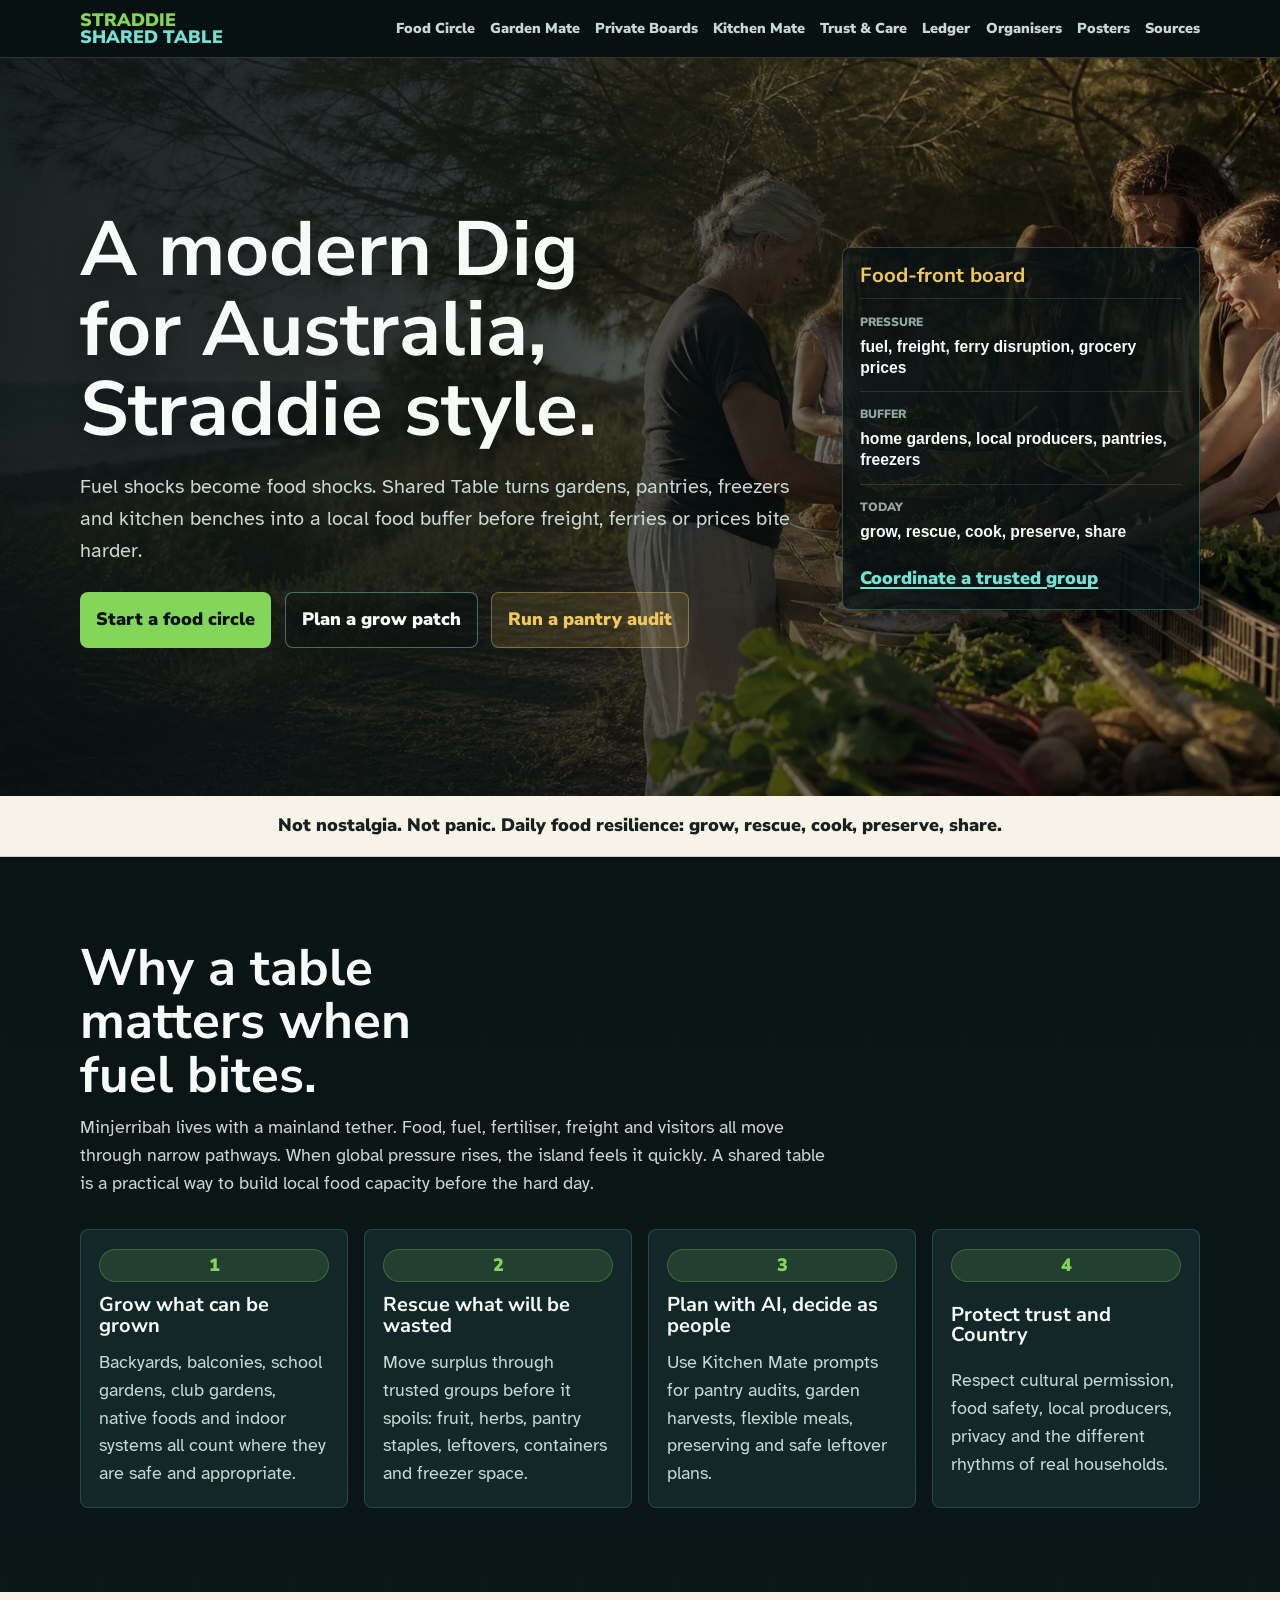
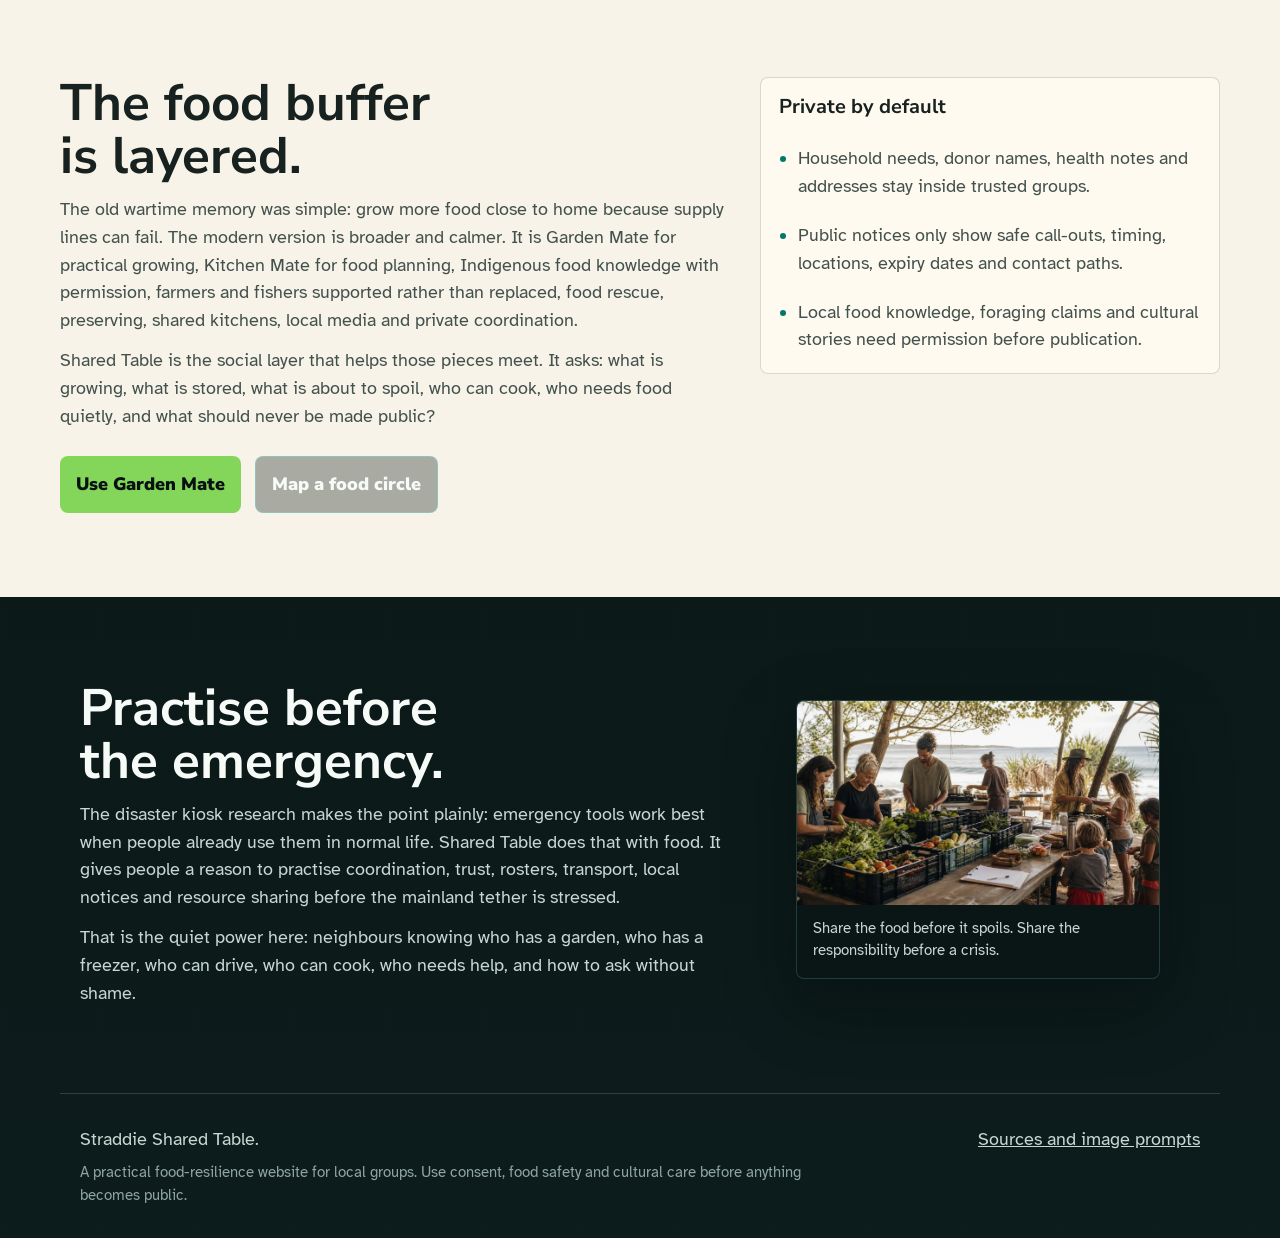
==== commit d9a763e0: "Trim homepage and fix noticeboard contrast" ====
--- a/index.html
+++ b/index.html
@@ -101,29 +101,6 @@
           </aside>
         </div>
       </section>
-      <section class="section dark-band" aria-labelledby="kitchen-title">
-        <div class="section-heading">
-          <h2 id="kitchen-title">Garden Mate grows it. Kitchen Mate uses it.</h2>
-          <p>You do not need a custom app to start. Copy a prompt into ChatGPT, Claude, Gemini or whatever AI people already use, then have a human check the result.</p>
-        </div>
-        <div class="prompt-grid">
-          <article class="prompt-card">
-            <h3>Grow patch starter</h3>
-            <p>We have [space], [sun], [water], [containers/soil], [people] and [time each week]. Design a simple food-growing plan for herbs, greens and reliable crops that can support shared meals.</p>
-            <button class="copy-button" type="button" data-copy-prompt>Copy prompt</button>
-          </article>
-          <article class="prompt-card">
-            <h3>Fuel-pressure meal plan</h3>
-            <p>Fuel and freight costs are making food expensive. We have [ingredients], [pantry staples] and [garden harvest]. Plan flexible meals for [household/group] across breakfast, brunch, lunch, dinner and leftovers.</p>
-            <button class="copy-button" type="button" data-copy-prompt>Copy prompt</button>
-          </article>
-          <article class="prompt-card">
-            <h3>Pantry and garden audit</h3>
-            <p>Audit this list of pantry food, freezer food and garden produce: [list]. Tell us what to eat first, what to preserve, what to share, what to buy only if needed, and what safety questions to ask.</p>
-            <button class="copy-button" type="button" data-copy-prompt>Copy prompt</button>
-          </article>
-        </div>
-      </section>
       <section class="section" aria-labelledby="resilience-title">
         <div class="split resilience-split">
           <div>
@@ -135,19 +112,6 @@
             <img src="assets/shared-table-loop.webp" alt="Community members sorting surplus produce at an outdoor shared table.">
             <figcaption>Share the food before it spoils. Share the responsibility before a crisis.</figcaption>
           </figure>
-        </div>
-      </section>
-      <section class="section paper-section" aria-labelledby="organisers-title">
-        <div class="section-heading">
-          <h2 id="organisers-title">Behind the scenes for organisers.</h2>
-          <p>The public story stays grounded. Organisers can use the linked tools for public-safe notices, contribution records, grant evidence, resilience mapping and deeper system design.</p>
-        </div>
-        <div class="grid four compact-grid">
-          <a class="card" href="ledger.html"><h3>Contribution ledger</h3><p>Optional records of growing, cooking, preserving, transport and care after people consent.</p><span class="card-link">Open ledger page</span></a>
-          <a class="card" href="https://auraofintelligence.github.io/straddie-noticeboard-network/index.html"><h3>Noticeboard Network</h3><p>Public-safe notices for screens, phones, paper and kiosk surfaces.</p><span class="card-link">Open linked repo</span></a>
-          <a class="card" href="https://auraofintelligence.github.io/stradbroke-grants-lab/index.html"><h3>Grants Lab</h3><p>Funding windows, evidence packs, milestones and acquittal habits.</p><span class="card-link">Open linked repo</span></a>
-          <a class="card" href="garden-mate.html"><h3>Garden Mate</h3><p>Growing prompts for backyards, balconies, schools, clubs and small-footprint food systems.</p><span class="card-link">Open garden page</span></a>
-          <a class="card" href="sovereign-space-builder.html"><h3>Space Builder</h3><p>Later mapping for gardens, kitchens, storage, kiosks and resilient infrastructure.</p><span class="card-link">Open system page</span></a>
         </div>
       </section>
     </main>
--- a/styles.css
+++ b/styles.css
@@ -832,13 +832,28 @@
   padding: 1rem;
 }
 
+.paper-section .output-card {
+  background: var(--paper-2);
+  border-color: var(--line-dark);
+  box-shadow: none;
+}
+
 .output-card h3 {
   color: var(--gold);
 }
 
+.paper-section .output-card h3 {
+  color: #8d5b00;
+}
+
 .output-card p,
 .output-card li {
   color: var(--soft);
+}
+
+.paper-section .output-card p,
+.paper-section .output-card li {
+  color: #43514d;
 }
 
 .output-card ul {
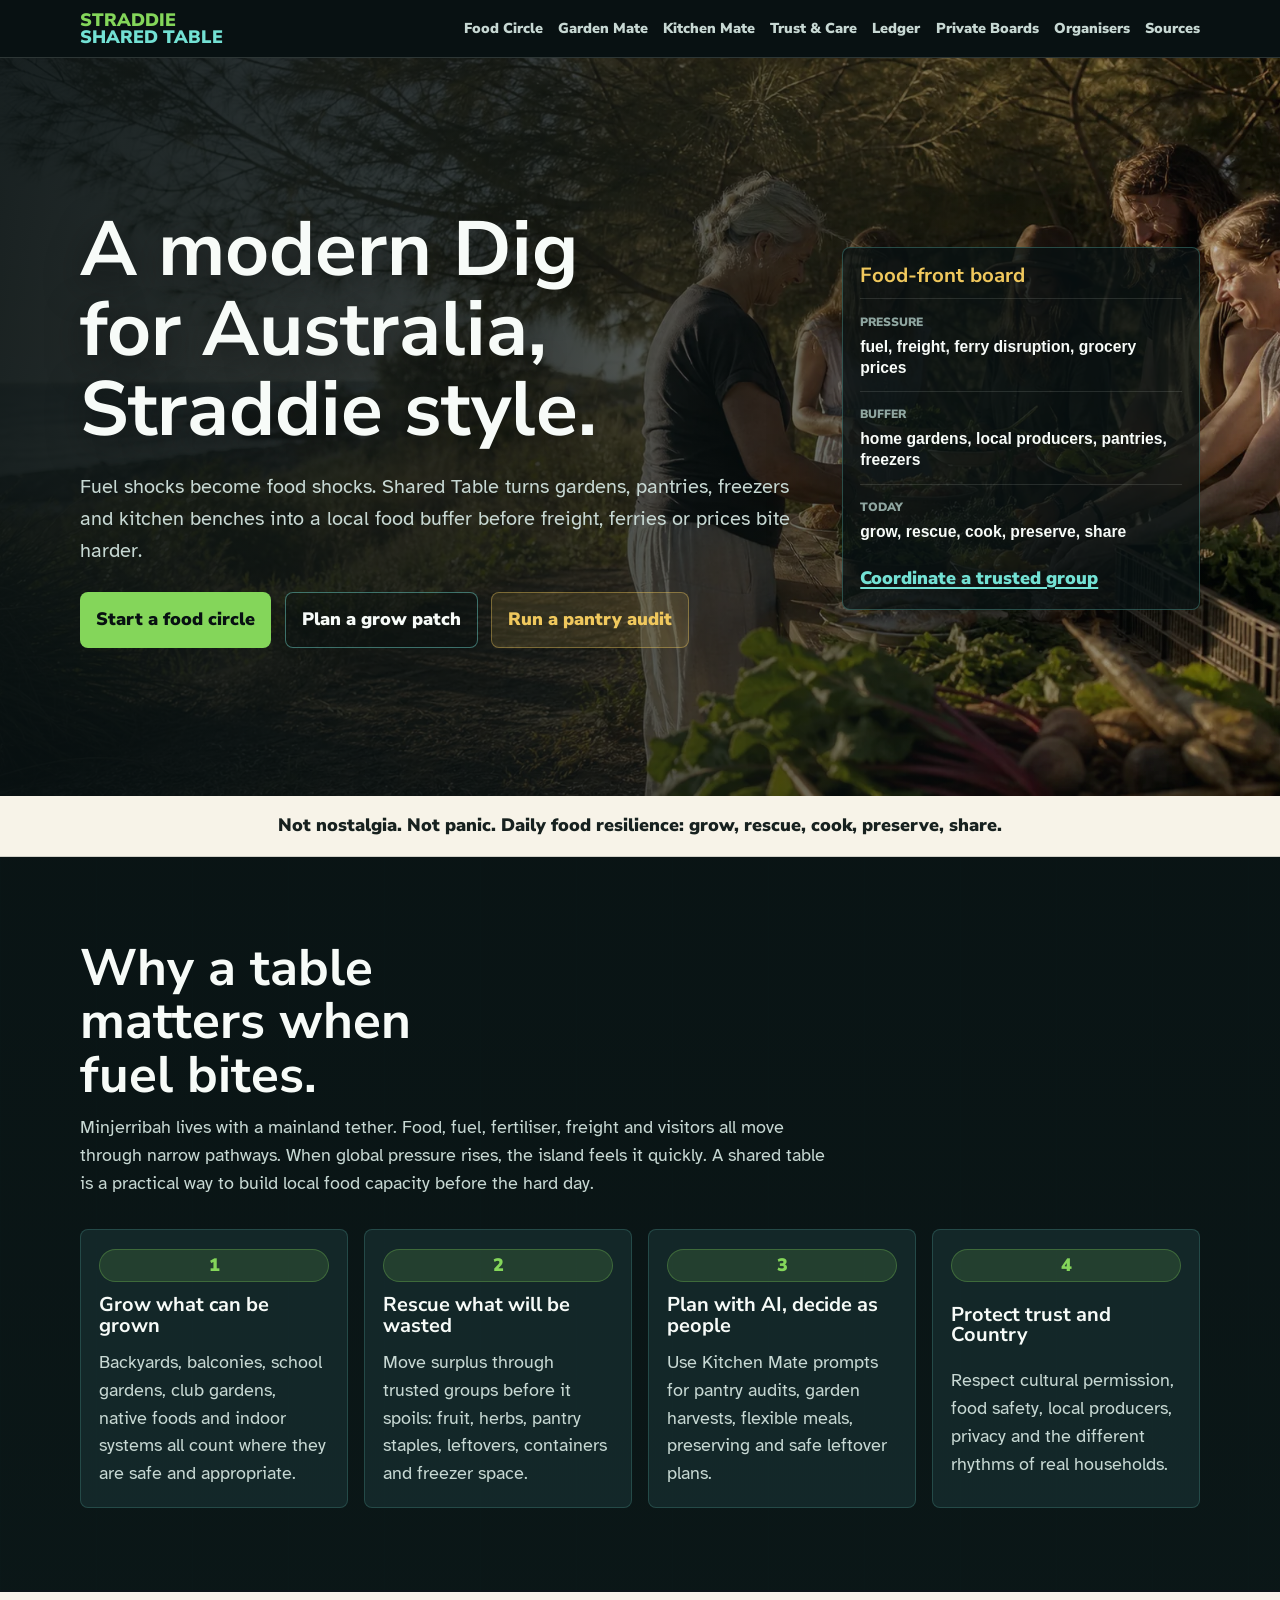
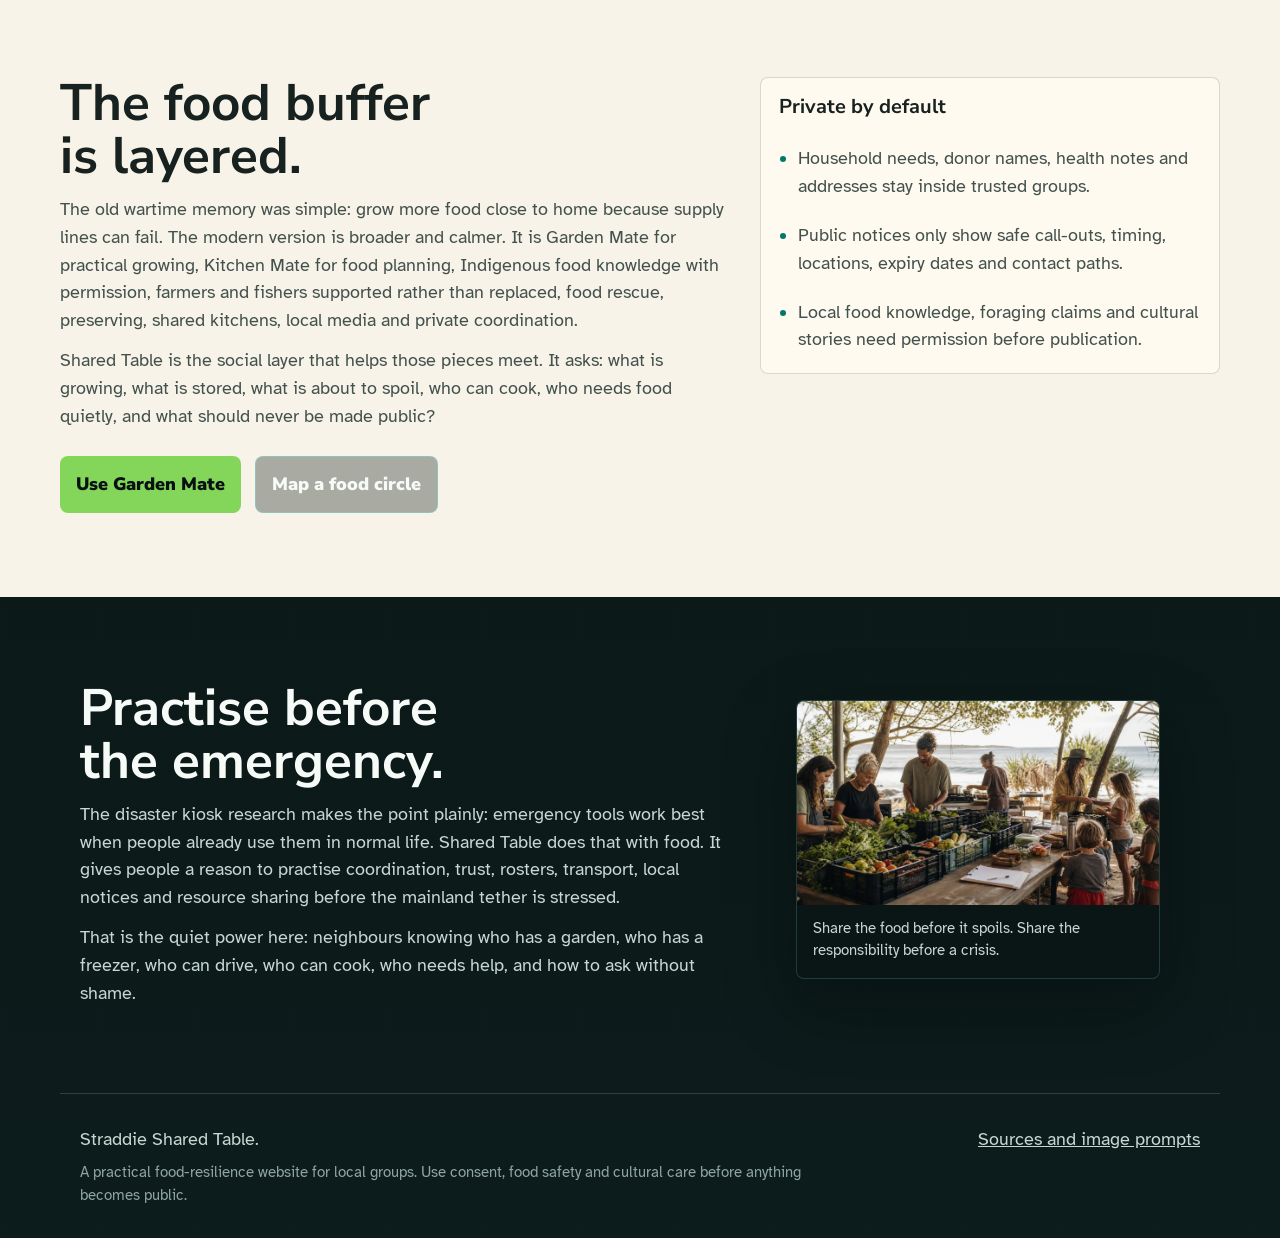
==== commit badf4d78: "Remove posters page and reorder nav" ====
--- a/index.html
+++ b/index.html
@@ -16,7 +16,7 @@
       <nav class="nav" aria-label="Main navigation">
         <a class="brand-mark" href="index.html" aria-label="Straddie Shared Table home"><span>Straddie</span><span>Shared Table</span></a>
         <button class="nav-toggle" type="button" aria-label="Open menu" aria-expanded="false"><span></span><span></span><span></span></button>
-        <div class="nav-links"><a href="table.html">Food Circle</a><a href="garden-mate.html">Garden Mate</a><a href="noticeboard.html">Private Boards</a><a href="kitchen-mate.html">Kitchen Mate</a><a href="safety.html">Trust &amp; Care</a><a href="ledger.html">Ledger</a><a href="grants.html">Organisers</a><a href="poster-kit.html">Posters</a><a href="source-map.html">Sources</a></div>
+        <div class="nav-links"><a href="table.html">Food Circle</a><a href="garden-mate.html">Garden Mate</a><a href="kitchen-mate.html">Kitchen Mate</a><a href="safety.html">Trust &amp; Care</a><a href="ledger.html">Ledger</a><a href="noticeboard.html">Private Boards</a><a href="grants.html">Organisers</a><a href="source-map.html">Sources</a></div>
       </nav>
     </header>
     <main id="main">
